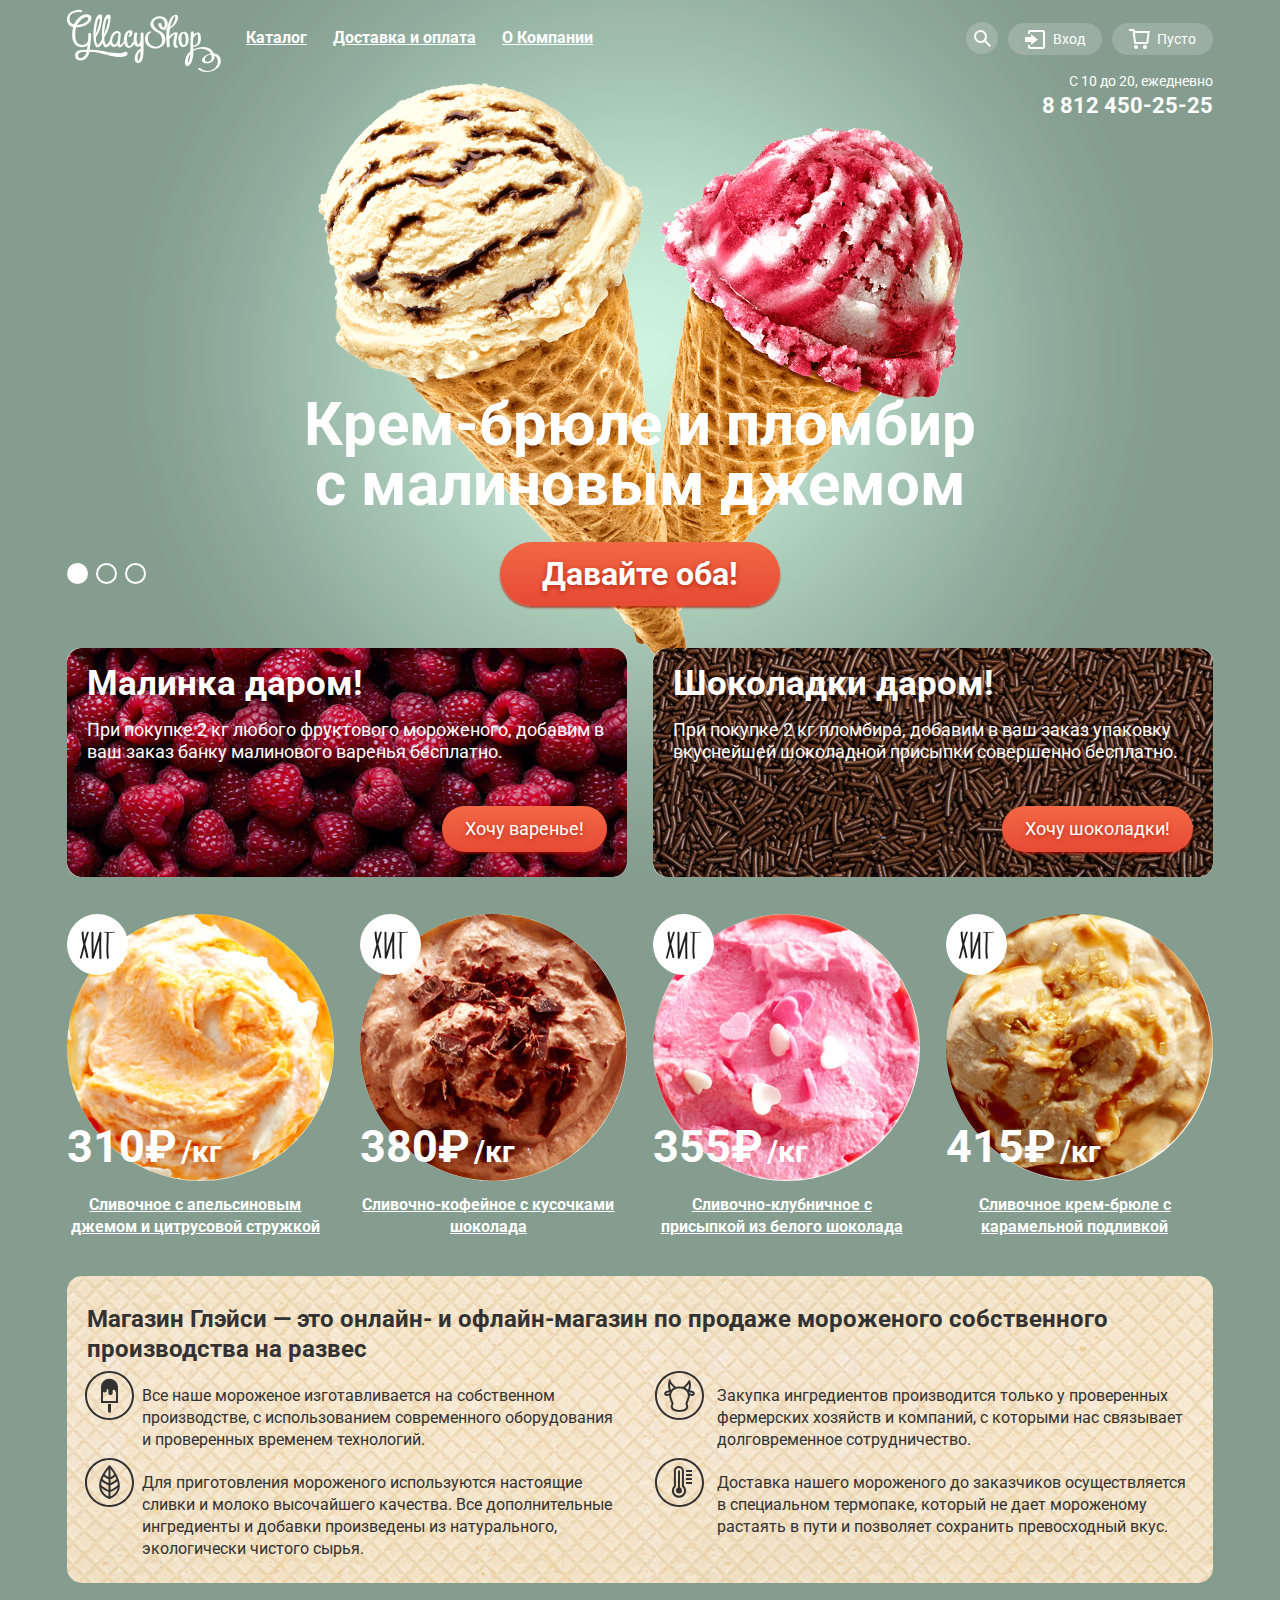
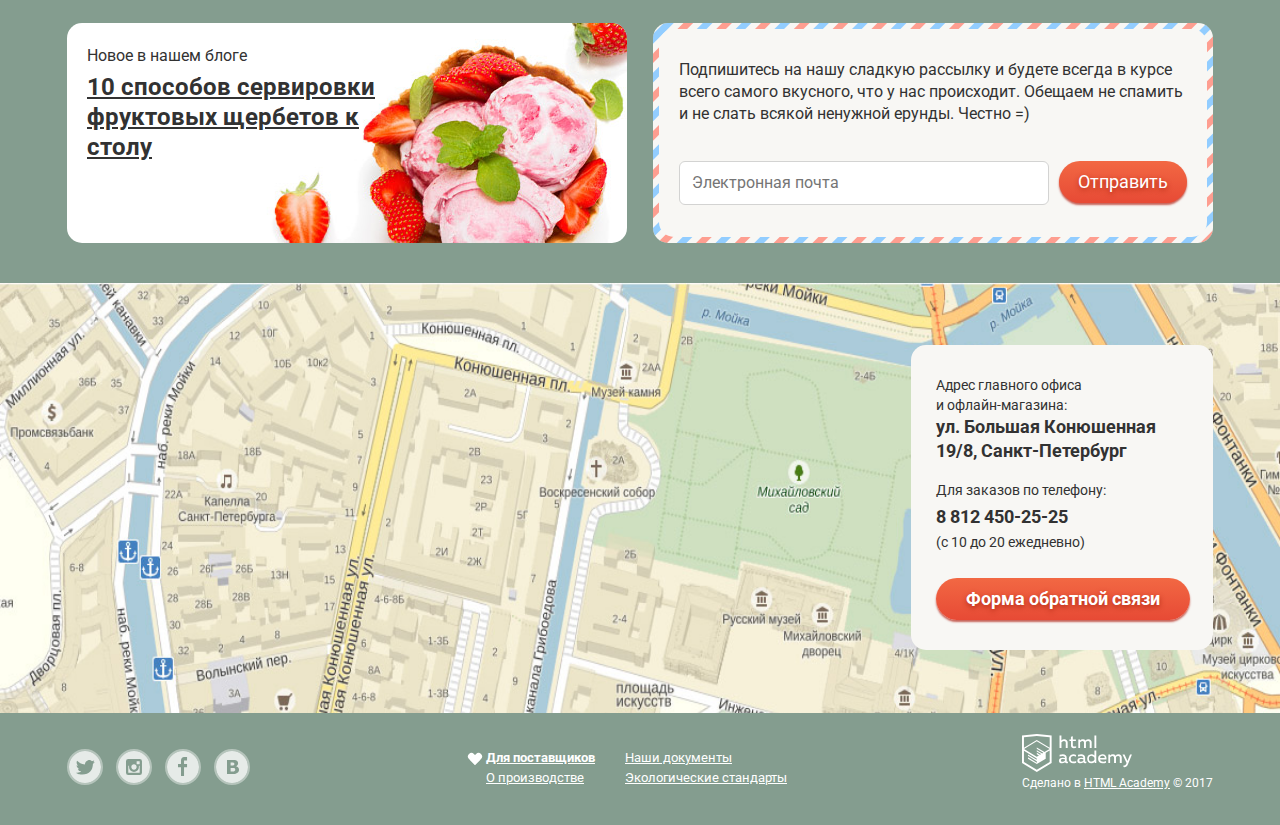
==== index.html @ d3f78d31 "Исправление отображения телефонного номера в Edge" ====
<!DOCTYPE html>
<html lang="ru">
	<head>
		<meta charset="utf-8">
		<meta name="format-detection" content="telephone=no"/>
		 
		<title>HTML Academy: Глейси</title>
		<link href="https://fonts.googleapis.com/css?family=Roboto:400,700&amp;subset=cyrillic" rel="stylesheet">
		<link href="css/normalize.css" rel="stylesheet">
		<link href="css/style.css" rel="stylesheet">
	</head>
	<body>
		<input class="visual-hidden" id="product-1" type="radio" name="toggle" checked>
		<input class="visual-hidden" id="product-2" type="radio" name="toggle">
		<input class="visual-hidden" id="product-3" type="radio" name="toggle">
		<div class="site-wrapper site-wrapper-index">
			<header class="main-header container">
				<nav class="main-navigation">
					<div class="navigation-container">
						<img class="main-logo" src="img/logo.svg" width="154" height="64" alt="Логотип магазина Глейси">
						<ul class="site-navigation">
							<li class="site-navigation-item site-navigation-item-catalog">
								<a class="site-navigation-catalog" href="#">Каталог</a>
								<ul class="site-navigation-sub">
									<li><a class="catalog-sub-news" href="#"><b>Новинки</b></a></li>
									<li><a href="catalog.html">Сливочное</a></li>
									<li><a href="#">Щербеты</a></li>
									<li><a href="#">Фруктовый лед</a></li>
									<li><a href="#">Мелорин</a></li>
								</ul>
							</li>
							<li class="site-navigation-item"><a href="#">Доставка и оплата</a></li>
							<li class="site-navigation-item"><a href="#">О Компании</a></li>
						</ul>
					</div>
					<div class="navigation-container user-menu">
						<div class="menu-search">
							<div class="sub-menu menu-search-sub">
								<form class="form form-search" action="https://echo.htmlacademy.ru" method="post">
									<label class="visual-hidden" for="main-search">Введите информацию для поиска</label>
									<input id="main-search" type="search" name="search" placeholder="Что ищем?">
									<button class="button button-search">Поиск</button>	
								</form>
							</div>
						</div>
						<div class="menu-login">
							<a class="menu-item menu-item-login" href="#">Вход</a>
							<div class="sub-menu menu-login-sub">
								<form class="form form-login" action="https://echo.htmlacademy.ru" method="post">
									<p>
										<label class="visual-hidden" for="login-email">Введите электронную почту</label>
										<input id="login-email" type="email" name="email" placeholder="Электронная почта">
									</p>
									<p>
										<label class="visual-hidden" for="login-password">Введите пароль</label>
										<input id="login-password" type="password" name="password" placeholder="Пароль">
									</p>
									<p class="login-link">
										<a href="#">Забыли пароль?</a>
										<a href="#">Новая регистрация</a>
									</p>
									<button class="button button-login" type="submit">Войти</button>
								</form>
							</div>
						</div>
						<div class="menu-cart">
							<a class="menu-item menu-item-cart" href="#">Пусто</a>
						</div>
					</div>
					
				</nav>
				<p class="main-contacts">
					С 10 до 20, ежедневно<br>
					<b>8 812 450-25-25</b>
				</p>
			</header>
			<main>
				<div class="container">
					<h1 class="visual-hidden">Магазин Глейси</h1>
					<section class="slider">
						<ul class="slider-toggle-list">
							<li>
								<label class=" slider-toggle-item" for="product-1">Первый слайд</label>
							</li>
							<li>
								<label class="  slider-toggle-item" for="product-2">Второй слайд</label>
							</li>
							<li>
								<label class="  slider-toggle-item" for="product-3">Третий слайд</label>		
							</li>
						</ul>
						<ul class="slider-list">
							<li class="slider-list-item-raspberry slider-list-item" id="slide-1">
								<h3>Крем-брюле и пломбир с малиновым джемом</h3>
								<a class="button button-slider" href="#">Давайте оба!</a>
							</li>
							<li class="slider-list-item-lemon slider-list-item" id="slide-2">
								<h3>Шоколадный пломбир и лимонный сорбет</h3>
								<a class="button button-slider" href="#">Давайте оба!</a>
							</li>
							<li class="slider-list-item-strawberry slider-list-item" id="slide-3">
								<h3>Пломбир с помадкой и клубничный щербет</h3>
								<a class="button button-slider" href="#">Давайте оба!</a>
							</li>
						</ul>
					</section>

					<section class="banners">
						<h2 class="visual-hidden">Акции</h2>
						<ul class="banners-list">
							<li class="banners-item banners-item-raspberry">
								<h3>Малинка даром!</h3>
								<p>При покупке 2 кг любого фруктового мороженого, добавим в ваш заказ банку малинового варенья бесплатно.</p>
								<a class="button" href="#">Хочу варенье!</a>
							</li>
							<li class="banners-item banners-item-choco">
								<h3>Шоколадки даром!</h3>
								<p>При покупке 2 кг пломбира, добавим в ваш заказ упаковку вкуснейшей шоколадной присыпки совершенно бесплатно.</p>
								<a class="button" href="#">Хочу шоколадки!</a>
							</li>
						</ul>
					</section>
					<section class="hits">
						<h2 class="visual-hidden">Хиты продаж</h2>
						<ul class="hits-list">
							<li class="hits-item">
								<h3>Сливочное с апельсиновым джемом и цитрусовой стружкой</h3>
								<div class="hits-item-price">
									<b>310₽</b>
									<span>/кг</span>
								</div>
								<img src="img/icecream-orange.jpg" width="267" height="267" alt="Фото сливочного мороженого с апельсиновым джемом и цитрусовой стружкой">
								<a class="button hits-item-button" href="#">Быстрый просмотр</a>
							</li>
							<li class="hits-item">
								<h3>Сливочно-кофейное с кусочками шоколада</h3>
								<div class="hits-item-price">
									<b>380₽</b>
									<span>/кг</span>
								</div>
								<img src="img/icecream-coffee.jpg" width="267" height="267" alt="Фото сливочно-кофейного мороженого с кусочками шоколада">
								<a class="button" href="#">Быстрый просмотр</a>
							</li>
							<li class="hits-item">
								<h3>Сливочно-клубничное с присыпкой из белого шоколада</h3>
								<div class="hits-item-price">
									<b>355₽</b>
									<span>/кг</span>
								</div>
								<img src="img/icecream-white.jpg" width="267" height="267" alt="Фото сливочно-клубничного мороженого с присыпкой из белого шоколада">
								<a class="button" href="#">Быстрый просмотр</a>
							</li>
							<li class="hits-item">
								<h3>Сливочное крем-брюле с карамельной подливкой</h3>
								<div class="hits-item-price">
									<b>415₽</b>
									<span>/кг</span>
								</div>
								<img src="img/icecream-brulee.jpg" width="267" height="267" alt="Фото сливочного мороженого крем-брюле с карамельной подливкой">
								<a class="button" href="#">Быстрый просмотр</a>
							</li>
						</ul>
					</section>
					<section class="features">
						<h2>Магазин Глэйси — это онлайн- и офлайн-магазин по продаже мороженого собственного производства на развес</h2>
						<ul class="features-list">
							<li class="features-item features-item-technology">
								<p>Все наше мороженое изготавливается на собственном производстве, с использованием современного оборудования и проверенных временем технологий.</p>
							</li>
							<li class="features-item features-item-contract">
								<p>Закупка ингредиентов  производится только у проверенных фермерских хозяйств и компаний, с которыми нас связывает долговременное сотрудничество.</p>
							</li>
							<li class="features-item features-item-ecology">
								<p>Для приготовления мороженого используются настоящие сливки и молоко высочайшего качества. Все дополнительные ингредиенты и добавки произведены из натурального, экологически чистого сырья.</p>
							</li>
							<li class="features-item features-item-thermo">
								<p>Доставка нашего мороженого до заказчиков осуществляется в специальном термопаке, который не дает мороженому растаять в пути и позволяет сохранить превосходный вкус.</p>
							</li>
						</ul>
					</section>
					<div class="row-container">
						<article class="blog-news row-container-item">
							<a class="blog-news-link" href="#"><h3>10 способов сервировки фруктовых щербетов к столу</h3></a>
							<p>Новое в нашем блоге</p>
						</article>
						<section class="subscribe  row-container-item">
							<div class="subscribe-front">
								<h2 class="visual-hidden">Подписка на рассылку</h2>
								<p>Подпишитесь на нашу сладкую рассылку и будете всегда в курсе всего самого вкусного, что у нас происходит. Обещаем не спамить и не слать всякой ненужной ерунды. Честно =)</p>
								<form class="form form-subscribe" action="https://echo.htmlacademy.ru" method="post">
									<p>
										<label class="visual-hidden" for="subscribe-email">Введите электронную почту</label>
										<input id="subscribe-email" type="email" name="email" placeholder="Электронная почта">
									</p>
								<button class="button subscribe-button" type="submit">Отправить</button>
								</form>
							</div>
						</section>
					</div>
				</div>
				<section class="contacts">
					<h2 class="visual-hidden">Как добраться</h2>
					<iframe src="https://yandex.ru/map-widget/v1/-/CBBNIFrGLB" width="1200" height="428"></iframe>
					<img class="map" src="img/map.jpg" width="1200" height="428" alt="Ул. Большая Конюшенная 19/8 Санкт Питербург">
					<div class="container contacts-container">	
						<div class="feedback">
							<p class="feedback-address">
								Адрес главного офиса<br>
								и офлайн-магазина:<br>
								<b>ул. Большая Конюшенная</b><br>
								<b>19/8, Санкт-Петербург</b>
							</p>
							<p class="feedback-phone">
								Для заказов по телефону:<br>
								<b>8 812 450-25-25</b><br>
								(с 10 до 20 ежедневно)
							</p>
							<a class="button feedback-button" href="#">Форма обратной связи</a>
						</div>
					</div>
				</section>
			</main>
			<footer class="main-footer container">
				<div class="footer-social">
					<ul>
						<li><a class="button-social button-social-tw" href="#"><span class="visual-hidden">Твиттер</span>
							<svg xmlns="http://www.w3.org/2000/svg" width="32" height="32" viewBox="0 0 32 32"><path fill="#ffffff" d="M16 0C7.164 0 0 7.164 0 16c0 8.837 7.164 16 16 16 8.837 0 16-7.163 16-16 0-8.836-7.163-16-16-16zm7.944 12.809c-.251 6.516-3.463 10.832-10.992 10.702h-.486c-.447 0-4.543-.443-5.344-1.823 2.479.19 4.247-.406 5.12-1.136-1.048-.289-2.923-.461-3.251-2.848.384.104.618.221 1.299.113-1.307-.824-2.758-1.519-2.679-3.643.311.317 1.164.518 1.46.457-.768-.233-2.149-3.244-.974-4.781 1.984 1.79 4.075 3.482 7.804 3.643.227-2.214 1.24-3.699 3.168-4.325 1.84-.479 3.255.26 3.901 1.138.737-.224 1.453-.466 2.193-.685-.004.833-.569 1.463-.935 1.709.747.165 1.423-.475 1.423-.475-.184.963-1.094 1.725-1.707 1.954z"/></svg>
						</a></li>
						<li><a class="button-social button-social-ig" href="#"><span class="visual-hidden">Инстаграм</span>
							<svg xmlns="http://www.w3.org/2000/svg" width="32" height="32" viewBox="0 0 32 32"><g fill="#ffffff"><path d="M20.916 16a4.938 4.938 0 1 1-9.877 0c0-.394.051-.773.138-1.14h-.897v6.838h11.396V14.86h-.897c.086.367.137.746.137 1.14z"/><path d="M15.978 18.659c1.466 0 2.659-1.193 2.659-2.659s-1.193-2.659-2.659-2.659c-1.466 0-2.659 1.193-2.659 2.659s1.192 2.659 2.659 2.659zM18.637 10.302h3.039v3.039h-3.039z"/><path d="M16 0C7.164 0 0 7.164 0 16c0 8.837 7.164 16 16 16 8.837 0 16-7.163 16-16 0-8.836-7.163-16-16-16zm7.955 21.698a2.285 2.285 0 0 1-2.279 2.279H10.279A2.285 2.285 0 0 1 8 21.698V10.302a2.286 2.286 0 0 1 2.279-2.279h11.396a2.286 2.286 0 0 1 2.279 2.279v11.396z"/></g></svg>
						</a></li>
						<li><a class="button-social button-social-fb" href="#"><span class="visual-hidden">Фейсбук</span>
							<svg xmlns="http://www.w3.org/2000/svg" width="32" height="32" viewBox="0 0 32 32"><path fill="#ffffff" d="M16 0C7.164 0 0 7.163 0 16s7.164 16 16 16c8.837 0 16-7.164 16-16S24.837 0 16 0zm4.062 9.455h-3.021v3.444h3.021v3.445h-3.021v8.61H14.02v-8.61H11v-3.445h3.021V9.455c0-1.902 1.353-3.445 3.021-3.445h3.021v3.445z"/></svg>
						</a></li>
						<li><a class="button-social button-social-vk" href="#"><span class="visual-hidden">Вконтакте</span>
							<svg xmlns="http://www.w3.org/2000/svg" width="32" height="32" viewBox="0 0 32 32"><g fill="#ffffff"><path d="M16.637 14.495c.402-.019.719-.082.951-.188.326-.145.54-.33.641-.559.101-.229.15-.496.15-.797 0-.232-.058-.465-.174-.697-.116-.232-.322-.405-.617-.517-.264-.1-.592-.155-.984-.165a76.242 76.242 0 0 0-1.652-.014h-.339v2.965h.565c.571 0 1.057-.009 1.459-.028zM18.118 17.084c-.282-.081-.672-.125-1.166-.132a127.97 127.97 0 0 0-1.55-.009h-.79v3.493h.264c1.014 0 1.74-.003 2.18-.009a3.2 3.2 0 0 0 1.212-.245c.377-.157.633-.364.774-.625s.214-.562.214-.9c0-.446-.088-.788-.261-1.03-.17-.241-.464-.423-.877-.543z"/><path d="M16 0C7.164 0 0 7.164 0 16c0 8.837 7.164 16 16 16 8.837 0 16-7.163 16-16 0-8.836-7.163-16-16-16zm6.602 20.531a3.73 3.73 0 0 1-1.124 1.327c-.552.415-1.161.71-1.823.886s-1.501.264-2.519.264h-6.121V8.987h5.443c1.13 0 1.957.038 2.48.113a5.126 5.126 0 0 1 1.561.5c.533.27.929.632 1.189 1.087.26.455.392.975.392 1.558 0 .678-.179 1.278-.536 1.795-.358.518-.863.92-1.517 1.208v.075c.917.182 1.642.559 2.179 1.13.537.571.807 1.325.807 2.261 0 .678-.138 1.283-.411 1.817z"/></g></svg>
						</a></li>
					</ul> 
				</div>
				<ul class="footer-link-list">
					<li class="footer-link-heart"><a class="footer-link-item" href="#"><b>Для поставщиков</b></a></li>
					<li><a class="footer-link-item" href="#">О производстве</a></li>
					<li><a class="footer-link-item" href="#">Наши документы</a></li>
					<li><a class="footer-link-item" href="#">Экологические стандарты</a></li>
				</ul>
				<div class="footer-copyright">
					<a class="footer-copyright-button" href="https://htmlacademy.ru/intensive/htmlcss"></a>
					<p>Сделано в <a href="https://htmlacademy.ru/intensive/htmlcss">HTML Academy</a> © 2017</p>
				</div>
			</footer>
			<section class="modal modal-feedback">
				<b>Мы обязательно вам ответим!</b>
				<form class="form form-feedback" action="https://echo.htmlacademy.ru" method="post">
					<p>
						<label class="visual-hidden" for="feedback-name">Введите имя</label>
						<input id="feedback-name" type="text" name="name" placeholder="Как вас зовут?">
					</p>
					<p>
						<label class="visual-hidden" for="feedback-email">Введите электронную почту</label>
						<input id="feedback-email" type="email" name="email" placeholder="Ваша почта для ответа?">
					</p>
					<p>
						<label class="visual-hidden" for="feedback-comment">Напишите ваш вопрос или предложение</label>
						<textarea id="feedback-comment" name="comment" placeholder="Напишите что-нибудь..."></textarea>
					</p>
					<button class="button" type="submit">Отправить</button>
				</form>
				<button class="modal-close" type="button">Закрыть</button>
			</section>
		</div>
		<script src="js/script.js"></script>
	</body>
</html>
---- css/style.css ----
body{
    margin: 0;
    padding: 0;

    min-width: 900px;

    font-family: 'Roboto', 'Arial', sans-serif;
    font-size: 16px;
    font-weight: 400;
    line-height: 22px;

    color: #ffffff;
}
a{
    text-decoration: none;
}
select::-ms-expand {
    display: none;
}
.site-wrapper{
	background-color: #849d8f;
    overflow: hidden;
    display: flex;
    flex-direction: column;

}
/*Затемнение фона при открытии моадльного окна*/
.site-wrapper-index{
    z-index: -100;
    transition: background-image 0.5s ease, background-color 0.5s ease;
    
    background-image: url('../img/slider-raspberry.png');
    background-repeat: no-repeat;
    background-position: top center;
}
.site-wrapper-dark::after{
    display: block;
    content: "";
    background: black;
    opacity: 0.3;
    width: 100%;
    height: 100%;
    position: fixed;
    top: 0;
    left: 0;
    z-index: 90;
}
.visual-hidden{
    clip: rect(0 0 0 0);

    position: absolute;

    width: 1px;
    height: 1px;
    margin: -1px;
}
.main-header{
    display: flex;
    flex-direction: column;
    align-items: flex-end;

    justify-content: center;
}
.main-navigation{
    display: flex;

    width: 100%;

    justify-content: space-between;
    align-items: flex-start;
}
.main-navigation a{
    color: #ffffff;
}
.navigation-container{
    display: flex;
}
.button{
    display: inline-block;

    padding: 0;
    padding-top: 11px;
    padding-right: 23px;
    padding-bottom: 11px;
    padding-left: 23px;

    font: inherit;
    font-size: 18px;
    line-height: 24px;
    font-weight: normal;

    text-align: center;
    vertical-align: middle;

    color: #ffffff;
    border: none;
    border-radius: 26px;
    background-image:    -moz-linear-gradient( 90deg, rgb(231,74,53) 0%, rgb(242,104,67) 100%);
    background-image: -webkit-linear-gradient( 90deg, rgb(231,74,53) 0%, rgb(242,104,67) 100%);
    background-image:     -ms-linear-gradient( 90deg, rgb(231,74,53) 0%, rgb(242,104,67) 100%);
    box-shadow: 0 2px 2px 0 rgba(172, 16, 0, 0.64);
    text-shadow: 0 2px 5px rgba(160, 32, 11, 0.76);

    cursor: pointer;
}
.button:hover{
    background: linear-gradient(to bottom, #f58669 0%, #ec6f5e 100%);
    box-shadow: 0 2px 2px rgba(172, 16, 0, 1);
}
.button:active{
    background: linear-gradient(to bottom, #d84732 0%, #e1613e 100%);
    box-shadow: inset 0 2px 2px rgba(172, 16, 0, 1);
}
.main-logo{
    display: block;
    margin-top: 9px;
}
.sub-menu{
    position: absolute;
    display: none;
    padding-left: 15px;
    padding-right: 15px;
    padding-top: 20px;
    padding-bottom: 20px;
    background-color: #f8f7f4;
    border-radius: 6px;
}
.sub-menu input{
    box-sizing: border-box;
    width: 100%;
    display: block;
    line-height: 24px;
}
.site-navigation{
    display: flex;

    margin-top: 20px;
    margin-bottom: 0px;
    padding: 0;
    padding-left: 12px;

    list-style: none;
}
.site-navigation-sub{
    margin: 0;
    padding: 0;
    z-index: 10;
    list-style: none;
}
.site-navigation-item > a{
    display: block;

    padding-top: 7px;
    padding-bottom: 7px;
    padding-left: 13px;
    padding-right: 13px;

    border-radius: 20px;
    font-weight: bold;

    text-decoration: underline;

    color: #ffffff;
}
.site-navigation-item .site-navigation-current{
    background-color: #d07058;
    text-decoration: none;
}
.site-navigation-item > a:hover{
    text-decoration: none;

    color: #333333;
    background-color: #f8f7f4;
}
.site-navigation-item > a:active{
    color: #333333;
    background-color: rgba(248, 247, 244, 0.988);
    box-shadow: inset 0px 2px 1px 0px rgba(105, 105, 105, 0.004);
}
.site-navigation-item-catalog{
    position: relative;
}
.site-navigation-sub{
    display: none;
    position: absolute; 
    min-width: 143px;
    border-radius: 6px;  
    
    background-color: #f8f7f4;
    left: -7px;
    top: 41px;
    
    border-radius: 5px;
    background-color: rgb(248, 247, 244);
    box-shadow: 0px 20px 20px 0px rgba(0, 0, 0, 0.4);

}
.site-navigation-sub a{
    display: block;
    padding-left: 20px;
    padding-top: 8px;
    padding-bottom: 8px;
    font-size: 14px;
    line-height: 16px;

    color: #323232;
}
.site-navigation-item-catalog:hover .site-navigation-sub{
    display: block;
}
.site-navigation-sub li:hover{
    background-color: #fbded7;
}
.site-navigation-sub li:active{
    background-color: #f6b5a5;
}
.site-navigation-sub li:last-child:hover{
    border-bottom-left-radius: 6px;
    border-bottom-right-radius: 6px;
}

.site-navigation-sub li:first-child:hover{
    border-top-left-radius: 6px;
    border-top-right-radius: 6px;
}

.catalog-sub-news{
    position: relative;
}
.catalog-sub-news::after{
    content: "";
    position: absolute;
    width: 88.8%;
    height: 1px;
    background-color: #d1d0ce;
    left: 5.6%;
    bottom: 0;
}
.menu-search{
    position: relative;
}
.menu-search::after{
    content: "";
    position: absolute;
    height: 32px;
    width: 32px;
    bottom: 18px;
    left: -32px;
    border-radius: 50%;
    background-color: rgba(248, 247, 244, 0.2);
    background-repeat: no-repeat;
    background-position: center center;
    background-image: url("../img/header-loupe-white.svg");
}
.user-menu a:hover,
.menu-search:hover::after{
    color: #323232;
    background-color: rgba(248, 247, 244, 1);
}
.menu-search:hover::after{
    background-image: url("../img/header-loupe-black.svg");
}
.form input,
.form textarea{
    padding-top: 9px;
    padding-bottom: 9px;
    padding-left: 15px;
    padding-right: 15px;
    color: #999999;

    border: 1px solid #d3d3d2;
    border-radius: 6px;
    background-color: #ffffff;
}
.form input:hover,
.form textarea:hover{
    border: 2px solid #9a9a9a;
    padding-top: 8px;
    padding-bottom: 8px;
    padding-left: 14px;
    padding-right: 14px;
}
.form input:focus,
.form textarea:focus{
    outline: none;
    border: 2px solid #8fbdec;
    padding-top: 8px;
    padding-bottom: 8px;
    padding-left: 14px;
    padding-right: 14px;
}
.menu-search-sub{
    right: 0px;
    top: 57px;
    min-width: 341px;
    z-index: 10;

    background-color: rgb(248, 247, 244);
    box-shadow: 0px 20px 20px 0px rgba(0, 0, 0, 0.4);
}
.menu-search:hover .menu-search-sub{
    display: inline-block;
}
.menu-search-sub .button-search{
    display: none;
}
.menu-cart,
.menu-login{
    display: flex;
    position: relative;
}
.menu-item::after{
    color: #323232;
    content: "";
    position: absolute;
    height: 32px;
    width: 32px;
    bottom: 17px;
    left: 21px;
    border-radius: 50%;
    background-repeat: no-repeat;
    background-position: center center;
}
.menu-item-login::after{
    background-image: url("../img/header-entrance-white.svg");
}
.menu-item-login:hover::after{
    background-image: url("../img/header-entrance-black.svg");
}
.menu-item-cart::after{
    background-image: url("../img/header-basket-white.svg");
}
.menu-item-cart:hover::after{
    background-image: url("../img/header-basket-black.svg");
}

.menu-login-sub{
    box-sizing: border-box;
    top: 60px;
    right: 0px;
    min-width: 277px;
    max-width: 280px;
    padding-left: 19px;
    padding-right: 19px;
    z-index: 10;
    
    border-radius: 6px;
    background-color: rgb(248, 247, 244);
    box-shadow: 0px 20px 20px 0px rgba(0, 0, 0, 0.4);
}
.menu-login-sub p{
    margin: 0;
}
.menu-login-sub input{
    margin-bottom: 20px;
}
.menu-login:hover .menu-login-sub{
    display: block;
    flex-wrap: wrap;
}
.form-login{
    display: flex;
    flex-wrap: wrap;
    justify-content: space-between;
    align-items: flex-start;
}
.form-login input{
    min-width: 240px;
}
.login-link{
    width: 125px;
    order: 2;
}
.login-link a{
    display: block;
}
.form-login .button-login{
    order: 1;
    min-width: 100px;
    margin-right: 15px;
    padding-top: 10px;
    padding-bottom: 10px;
}
.menu-item{
    font-size: 14px;
    line-height: 16px;
    margin-bottom: 17px;
    margin-right: 0;
    margin-left: 10px;
    margin-top: 23px;
    padding-top: 8px;
    padding-right: 17px;
    padding-left: 45px;
    padding-bottom: 8px;

    border-radius: 20px;
    background-color: rgba(248, 247, 244, 0.2);
}
.main-navigation .menu-item-cart-full{
    background-color: #f7f6f3;
    color: #323232;
}
.menu-item-cart-full::after,
.menu-item-cart-full:hover::after{
    background-image: url("../img/header-basket-red.svg");
}
.menu-cart{
    position: relative;
}
.menu-cart:hover .menu-cart-sub{
    display: flex;
}
.menu-cart-sub{
    display: none;
    box-sizing: border-box;

    flex-direction: column;

    position: absolute;
    top: 60px;
    right: 0px;

    min-width: 540px;
    padding: 15px;
    padding-bottom: 20px;

    color: #323232;
    border-radius: 7px;
    background-color: #f8f7f4;

    align-items: flex-end;

    z-index: 20;

    border-radius: 5px;
    background-color: rgb(248, 247, 244);
    box-shadow: 0px 20px 20px 0px rgba(0, 0, 0, 0.4);
}
.menu-cart-sub .button{
    padding-left: 15px;
    padding-right: 15px;
}
.menu-cart-sub .button:hover,
.menu-cart-sub .button:active{
    color: #ffffff;
}

.cart-table{
    margin-bottom: 13px;
    align-self: flex-start;
    position: relative;
    font-size: 13px;
    line-height: 16px;

    color: #323232;
}
.cart-table::before{
    content: "";
    position: absolute;
    box-sizing: border-box;
    width: 102.5%;
    height: 1px;
    background-color: #cacac7;
    bottom: 0px;
}
.cart-table td{
    padding-top: 10px;
}
.cart-table-item{
    display: flex;
    justify-content: flex-start;
    margin-bottom: 17px;
}
.cart-table .cart-table-item-del{

    padding: 0;
    padding-right: 15px;
    padding-top: 4px;
    padding-bottom: 10px;
    width: 11px;
    height: 11px;
}
.cart-table-item-del .table-close{
    padding: 0;
    margin-left: 1px;
    width: 11px;
    height: 11px;
    font-size: 0;
    background-image: url("../img/table-close.png");
    background-color: transparent;
    background-repeat: no-repeat;
    background-position: center center;
    border: none;
}
.cart-table-item .cart-table-item-image{
    padding: 0;
    padding-right: 11px;
    background-size: 33px 33px;
    background-repeat: no-repeat;
    width: 33px;
    height: 33px;
    
}
.cart-table-item-image img{
    border-radius: 50%;
}
.cart-table-item-text{
    width: 220px;
    padding-right: 25px;
}
.cart-table-item-text a{
    color: #323232;
}
.cart-table-item-text a:hover,
.cart-table-item-text a:active{
    color: #e84d37;
}
.menu-cart-sub b{
    font-size: 15px;
    line-height: 18px;
}
.cart-totals{
    margin-bottom: 13px;
}
.cart-table-item-unit{
    padding-right: 25px;
    color: #999999;
}
.login-link a{
    font-size: 13px;
    line-height: 24px;

    text-decoration: underline;

    color: #323232;
}
.login-link a:hover,
.login-link a:active{
    color: #e84d37;
}
.main-contacts{
    font-size: 14px;
    line-height: 16px;
    margin: 0;
    color: #ffffff;
    text-align: right;
}
.main-contacts b{
    font-size: 22px;
    line-height: 24px;

    color: #ffffff;
    margin-top: 5px;
    display: block;
}
.title-container{
    display: flex;
    flex-direction: column-reverse;
}
.bredcrumbs{
    display: flex;
    margin-bottom: 2px;
    margin-top: -20px;

    padding: 0;

    font-size: 14px;
    line-height: 16px;

    list-style: none;
}
.bredcrumbs a{
    text-decoration: underline;
    position: relative;
    color: #ffffff;
    padding-right: 20px;
}
.bredcrumbs a::before{
    content: "»";
    position: absolute;
    right: 5px;
    top: 0;
}
.bredcrumbs a:hover,
.bredcrumbs a:active{
    color: #ffbc9e;
}
.page-title{
    margin-top: 0;
    margin-bottom: 50px;
    font-size: 35px;
    line-height: 41px;
}
.form-filters{
    display: flex;
    min-width: 870px;
    flex-wrap: wrap;
    align-items: flex-start;
}
.form-filters ul{
    list-style: none;
}
.form-filters legend{
    position: absolute;
    top: -22px;
    left: 15px;

    font-size: 14px;
    line-height: 16px;
}
.form-filters input{
    font-size: 16px;
    font-weight: 18px;
}
.form-filters select{
    color: #ffffff;
    border: none;
    background: none;
}
.form-filters select:hover,
.form-filters select:focus{
    color: #323232;
}
.form-filters option{
    color: #323232;
}
.filters-item{
    position: relative;

    margin: 0;
    margin-right: 16px;
    margin-bottom: 38px;
    padding: 8px;
    padding-left: 12px;
    padding-right: 12px; 


    border: none;
    border-radius: 36px;
    background-color: rgba(255, 255, 255, 0.2);
}
.filters-item-sort{
    position: relative;
    padding-right: 34px;
    padding-left: 13px;
}
.filters-item-sort::before{
    content: "";
    position: absolute;
    top: 15px;
    right: 15px;
    border: 5.5px solid #ffffff;
    
    border-bottom-width: 0;
    border-left-color: transparent;
    border-right-color: transparent;
    border-top-width: 10px;
}
.filters-item-sort:hover::before{
    border: 5.5px solid #323232;
    
    border-bottom-width: 0;
    border-left-color: transparent;
    border-right-color: transparent;
    border-top-width: 10px;
}
.filters-item-sort:active::before{
    top: 18px;
    border: 4.5px solid #323232;
    
    border-bottom-width: 0;
    border-left-color: transparent;
    border-right-color: transparent;
    border-top-width: 5px;
}
.filters-item-sort:focus-within{
    background-color: #ffffff;
}
.filters-item-sort:focus-within::before{
    top: 18px;
    border: 4.5px solid #323232;
    
    border-bottom-width: 0;
    border-left-color: transparent;
    border-right-color: transparent;
    border-top-width: 5px;
}
.filters-item-sort select{
    -webkit-appearance: none;
       -moz-appearance: none;
            appearance: none;
}
.filters-item-price-scale{
    position: relative;
}
.scale{
    height: 4px;
    width: 176px;
    background-color: #d1dad3;
    margin: auto;
    margin-top: 8px;
    
}
.scale .bar{
    height: 4px;
    width: 98px;
    background-color: #f8f7f4;
    margin-left: 23px;
    
}
.filters-item-price{
    width: 195px;
    height: 22px;
}
.filters-item-price-toggle{
    position: absolute;
    border: 8px solid #f8f7f4;
    border-radius: 50%;
    background-color: #ababab;
    height: 4px;
    width: 4px;
    top: 9px;
    cursor: pointer;
}
.filters-item-price-toggle:hover{
    top: 8px;
    height: 5px;
    width: 5px;
}
.filters-item-price-toggle-min{
    left: 35px;
}
.filters-item-price-toggle-max{
    left: 133px;
}
.richness-list{
    display: flex;

    margin: 0;
    padding: 0;
}
.richness-list li{
    position: relative;
    padding-left: 30px;
    margin-right: 20px;
}
.richness-list li:last-child{
    margin-right: 5px;
}
.richness-list label::before{
    position: absolute;
    content: "";
    height: 22px;
    width: 22px;
    background-repeat: no-repeat;
    background-image: url("../img/radio-off.svg");
    background-size: cover;
    left: 0;
    top: 0;
}
.richness-list label:hover::before{
    background-image: url("../img/radio-off-hover.svg");
}
.richness-list-input:checked + label::before{
    background-image: url("../img/radio-on.svg");
}
.richness-list-input:checked:hover + label::before{
    background-image: url("../img/radio-on-hover.svg");
}
.richness-list-input:disabled + label::before{
    background-image: url("../img/radio-off-blocked.svg");
}
.richness-list-input:checked:disabled + label::before{
    background-image: url("../img/radio-on-blocked.svg");
}
.filters-item-fillers{
    padding-top: 6px;
}
.fillers-list{
    display: flex;

    margin: 0;
    padding: 0;
}

.fillers-list li{
    padding-left: 32px;
    margin-right: 23px;
    position: relative;
}
.fillers-list li:last-child{
    margin-right: 7px;
}
.fillers-list label::before{
    position: absolute;
    content: "";
    height: 20px;
    width: 20px;
    background-repeat: no-repeat;
    background-image: url("../img/checkbox-off.svg");
    background-size: cover;
    left: 2px;
    top: 1px;
}
.fillers-list label:hover::before{
    background-image: url("../img/checkbox-off-hover.svg");
}
.fillers-list-input:checked + label::before{
    background-image: url("../img/checkbox-on.svg");
    width: 22px;
}
.fillers-list-input:checked:hover + label::before{
    background-image: url("../img/checkbox-on-hover.svg");
    width: 22px;
}
.fillers-list-input:disabled + label::before{
    background-image: url("../img/checkbox-off-blocked.svg");
}
.fillers-list-input:checked:disabled + label::before{
    background-image: url("../img/checkbox-on-blocked.svg");
    width: 22px;
}
.button-filters{
    line-height: 18px;
    font-size: 16px;
    padding: 26px;
    padding-top: 6px;
    padding-bottom: 8px;

    border: 2px solid #ffffff;
    border-radius: 36px;
    background-color: #a6b7ae;
    background-image: none;
    box-shadow: none;
    text-shadow: none;
}
.button-filters:hover{
    color: #323232;
    background-color: #fbfcfb;
    background-image: none;
    box-shadow: none;
    text-shadow: none;
}
.button-filters:active{
    color: #323232;
    background-color: rgb(237, 237, 237);
    background-image: none;
    box-shadow: none;
    box-shadow: inset 0 2px 1px 0 rgba(105, 105, 105, 0.004);
    text-shadow: none;
}
.slider{
    margin-bottom: 42px;
    position: relative;
    padding-top: 277px;
}
.slider h3{
    width: 690px;
    margin-bottom: 25px;

    font-size: 60px;
    font-weight: normal;
    font-weight: bold;
    line-height: 60px;

    text-align: center;

    color: #ffffff;
}
.slider-list{
    margin: 0;
    padding: 0;
}
.slider-list-item,
.slider-toggle-list li{
    list-style: none;
}
.slider-list-item{
    
    text-align: center;
}
.slider-list-item h3{
    margin: 0 auto;
    margin-bottom: 27px;
}
.slider-list .slider-list-item{
    display: none;
}
.button-slider{
    padding-left: 42px;
    padding-right: 42px;
    padding-top: 10px;
    padding-bottom: 10px;

    font-size: 32px;
    font-weight: bold;
    line-height: 44px;

    border-radius: 32px;
}
.slider-toggle-list{
    position: absolute;
    display: flex;
    top: 445px;
    left: -40px;
    font-size: 0;

    z-index: 20;
}
.slider-toggle-list label{
    display: inline-block;
    width: 17px;
    height: 17px;
    margin-right: 8px;

    vertical-align: top;

    background-color: transparent;
    border: 2px solid #ffffff;
    border-radius: 50%;
    cursor: pointer;
}
#product-1:checked ~ .site-wrapper-index {
    background-color: #849d8f;
    background-image: url("../img/slider-raspberry.png");
}

#product-2:checked ~ .site-wrapper-index {
    background-color: #8996a6;
    background-image: url("../img/slider-lemon.png");
}

#product-3:checked ~ .site-wrapper-index {
    background-color: #9d8b84;
    background-image: url("../img/slider-strawberry.png");
}
#product-1:checked ~ .site-wrapper #slide-1,
#product-2:checked ~ .site-wrapper #slide-2,
#product-3:checked ~ .site-wrapper #slide-3{
    display: block;
}
#product-1:checked ~ .site-wrapper label[for="product-1"],
#product-2:checked ~ .site-wrapper label[for="product-2"],
#product-3:checked ~ .site-wrapper label[for="product-3"] {
    background-color: #ffffff;
}
.banners{
    display: flex;

    margin: 0 auto;
    margin-bottom: 37px;

    justify-content: center;
}
.banners-list{
    display: flex;

    width: 100%;
    margin: 0;
    padding: 0;

    justify-content: space-between;
}
.banners-item{
    display: flex;
    flex-direction: column;

    box-sizing: border-box;
    width: 48.85%;
    min-height: 229px;
    padding: 20px;
    padding-top: 15px;
    padding-bottom: 25px;

    list-style: none;

    border-radius: 14px;

    align-items: flex-start;
}
.banners-item .button{
    margin-top: auto;
    margin-left: auto;
}

.banners-item-raspberry{
    background-color: #570a17;
    background-image: url('../img/banners-raspberry.jpg');
    background-repeat: no-repeat;
}
.banners-item-choco{
    background-color: #3e2418;
    background-image: url('../img/banners-choco.jpg');
    background-repeat: no-repeat;
}
.banners p{
    width: 100%;
    margin: 0;
    padding-right: 5px;
    font-size: 18px;
    line-height: 22px;
}
.banners h3{
    margin: 0;
    margin-bottom: 15px;

    font-size: 35px;
    line-height: 41px;
}
.container{
    min-width: calc(900px - 20px*2);
    max-width: calc(1200px - 27px*2);
    margin: 0 auto;
    box-sizing: border-box;
    width: calc(100vw - 5.5%);
}
.catalog-list{
    display: flex;

    margin: 0;
    padding: 0;

    flex-wrap: wrap;
    justify-content: space-between;

    width: 100%;
}
.hits-list{
    display: flex;

    padding: 0;
    margin: 0;


    justify-content: space-between;
}
.hits-item{
    display: flex;
    flex-direction: column;
    position: relative;
    box-sizing: border-box;
    width: 23.29%;
    min-width: 200px;
    min-height: 300px;

    list-style: none;

    flex-wrap: wrap;
    justify-content: flex-start;
    margin-bottom: 23px;
}
.hits-list .hits-item::after{
    content: "";
    width: 61px;
    height: 61px;
    position: absolute;
    background-image: url("../img/hit.svg");
    z-index: 4;
    top: 0;
    left: 0;
}
.hits-item h3{
    font-size: 16px;
    margin-top: 0px;
    margin-bottom: 15px;
    margin-right: 10px;

    text-align: center;
    text-decoration: underline;

    order: 2;
}
.hits-item b{
    font-size: 45px;
    line-height: 45px;
}
.hits-item span{
    font-size: 30px;
    font-weight: bold;
    line-height: 45px;
}
.hits-item-price{
    z-index: 2;

    margin-top: -57px;
    margin-bottom: 20px;
}
.hits-item img{
    z-index: 1;

    width: 100%;
    height: auto;

    border-radius: 50%;

    order: -1;
}
.hits-item .button{
    font-weight: bold;
    display: none;
    width: 196px;
    height: 44px;
    padding-left: 0;
    padding-right: 0;
    order: 3;
}
.hits-item:hover{
    margin-bottom: -46px;
}
.hits-item:hover::before{
    content: "";
    position: absolute;
    background-color: rgba(255, 255, 255, 0.2);
    border-radius: 5px;
    height: 106.5%;
    width: 109.73%;
    top: -10px;
    left: -12px;
    z-index: 3;
}
.hits-item:hover .button{
    content: "";
    position: absolute;
    display: inline-block;
    box-sizing: border-box;
    bottom: 17px;
    left: 50%;
    margin-left: -100px;
    min-width: 193px;
    width: 68.25%;

    z-index: 5;
}
.features{
    box-sizing: border-box;
    margin-bottom: 40px;
    padding-left: 20px;
    padding-top: 28px;
    padding-right: 20px;
    padding-bottom: 23px;

    color: #323232;
    border-radius: 15px;
    background-color: #e3dac3;
    background-image: url('../img/features-pattern.jpg');
}
.features h2{
    margin: 0;

    font-size: 24px;
    line-height: 30px;
}
.features-list{
    display: flex;

    margin: 0;
    padding: 0;

    font-size: 0;

    list-style: none;

    flex-wrap: wrap;
    justify-content: space-between;
}
.features-item{
    position: relative;

    box-sizing: border-box;
    width: 48.5%;
    margin-top: 21px;
    padding-left: 55px;
}
.features-item:nth-child(2n){
    padding-left: 60px;
}
.features-item p{
    margin: 0;

    font-size: 16px;
}

.features-item::before{
    position: absolute;
    top: -14px;
    left: -2px;

    width: 49px;
    height: 49px;

    content: ' ';
}
.features-item-technology::before{
    background-image: url('../img/features-icecream.svg');
}
.features-item-contract::before{
    background-image: url('../img/features-cow.svg');
}
.features-item-ecology::before{
    background-image: url('../img/features-eco.svg');
}
.features-item-thermo::before{
    background-image: url('../img/features-thermometer.svg');
}
.row-container{
    display: flex;
    flex-wrap: wrap;

    justify-content: space-between;
}
.row-container-item{
    box-sizing: border-box;
    width: 48.85%;
    min-height: 220px;
    padding: 20px;
    margin-bottom: 40px;
}
.blog-news{
    display: flex;
    flex-direction: column;
    align-items: flex-start;

    padding-top: 22px;

    border-radius: 15px;
    background-color: #ffffff;
    background-image: url('../img/blog-sherbet.jpg');
    background-repeat: no-repeat;
    background-position: center right; 
    background-size: auto 100%;
}
.blog-news p{
    margin: 0;
    margin-bottom: 5px;
    color: #323232;

    order: -1;
}
.blog-news h3{
    display: inline;

    width: 300px;

    font-size: 24px;
    line-height: 30px;

    text-decoration: underline;

    color: #323232;
    background-color: rgba(255, 255, 255, 0.8);
}
.blog-news-link{
    width: 290px;
}
.subscribe{
    padding: 6px;

    color: #323232;
    border-radius: 15px;
    background-color: #f8f7f4;
    background-image: url('../img/subscribe-border.svg');
}
.subscribe-front{
    box-sizing: border-box;
    height: 100%;
    padding: 20px;
    padding-top: 30px;
    padding-bottom: 32px;

    border-radius: 15px;
    background-color: #f8f7f4;
    display: flex;
    flex-direction: column;
    justify-content: space-between;
}
.subscribe-front > p{
    margin: 0;

}
.form-subscribe{
    display: flex;

    justify-content: space-between;
    align-items: flex-start;

}
.form-subscribe p{
    width: 100%;
    margin: 0;
    margin-right: 10px;
}
.form-subscribe .button{
    padding-top: 9px;
    padding-bottom: 9px;
    padding-right: 19px;
    padding-left: 19px;
}
.subscribe input{
    padding: 15px;

    font-size: 16px;
    line-height: 24px;

    color: #999999;
    border: 1px solid #d3d3d2;
    border-radius: 6px;
    background-color: #ffffff;
}
.form-subscribe input{
    box-sizing: border-box;
    width: 100%;
    padding: 9px;
    padding-left: 12px;
}
.form-subscribe input:hover{
    padding-left: 11px;
}
.modal-feedback textarea{
    resize: none;
}
.contacts{
    overflow: hidden;

    font-size: 14px;
    line-height: 20px;
    position: relative;
    color: #323232;
}
.contacts iframe{
    position: absolute;
    z-index: 2;
    border: none;
    width: 100%;
}
.contacts b{
    font-size: 18px;
    line-height: 24px;
}
.contacts-container{
    display: flex;

    min-height: 430px;

    justify-content: flex-end;
    align-items: flex-start;

}
.map{
    position: absolute;
    top: 0;
    left: 0;
    z-index: 1;
    min-width: 900px;
    min-height: 430px;
    height: 41vw;
    width: 100%;

    margin: 0;
}
.feedback{
    z-index: 2;
    box-sizing: border-box;
    padding-left: 25px;
    padding-right: 25px;
    padding-top: 30px;
    padding-bottom: 30px;
    min-height: 71%;
    min-width: 302px;

    border-radius: 15px;
    background-color: #f8f7f4;

    margin-top: 62px;
}
.feedback p{
    margin-top: 0;
}
.feedback-address{
    margin-bottom: 17px;
}
.feedback-phone{
    margin-bottom: 26px;
}
.feedback-phone b{
    display: inline-block;
    padding-top: 5px;
    padding-bottom: 3px;
    color: #323232;
}
.feedback .button{ 
    font-weight: bold;
    width: 82.5%;
    padding-top: 9px;
    padding-bottom: 9px;
}
.pagination-list{
    display: flex;

    list-style: none;

    color: #ffffff;

    justify-content: space-between;
    margin-top: 45px;
    margin-bottom: 22px;
    margin-left: 82.6%;
    padding-left: 0;

}
.pagination-item a{
    box-sizing: border-box;
    padding-top: 2px;
    color: #ffffff;
    display: inline-block;
    height: 25px;
    width: 25px;
    border-radius: 50%;
    text-align: center;
    margin-right: 4px;
}
.pagination-item:first-child{
    margin-right: 5px;
}
.pagination-item:last-child{
    margin-left: 5px;
}
.pagination-item a:hover{
    background-color: rgba(255, 255, 255, 0.2);
}
.pagination-item a:active{
    color: #323223;
    background-color: rgba(255, 255, 255, 1);
}
.pagination-item-current a:hover{
    background-color: #ffffff;
}
.pagination-item-current a{
    color: #323232;
    background-color: #f8f7f4;
}
.pagination-arrow-back{
    background-image: url("../img/pagination-arrow-on.png");
    transform: scale(-1, 1);
    background-repeat: no-repeat;
    background-position: 55% 38%;
}
.pagination-arrow-next{
    background-image: url("../img/pagination-arrow-on.png");
    background-repeat: no-repeat;
    background-position: 55% 38%;
}
.pagination-arrow-off{
    background-image: url("../img/pagination-arrow-off.png");
}
.pagination-arrow-off a:hover{
    background-color: transparent;
}

.main-footer{
    position: relative;
    font-size: 13px;
    line-height: 18px;

    color: #ffffff;
    display: flex;

    justify-content: space-between;
    padding-top: 36px;
    padding-bottom: 26px;
}
.main-footer-dash::after{
    position: absolute;
    content: "";
    display: block;
    width: 100%;
    height: 1px;
    background-color: #a9bbb1;
    top: 0px;
    left: 0px;
}
.main-footer a{
    text-decoration: underline;

    color: #ffffff;
}
.main-footer a:hover,
.main-footer a:active{
    color: #ffbc9e;
}
.footer-social{
    font-size: 0;
}
.footer-social ul{
    display: flex;

    margin: 0;
    padding: 0;

    list-style: none;
}
.footer-social li{
    margin-right: 13px;
    opacity: 0.8;
}
.button-social{
    display: inline-block;
    width: 32px;
    height: 32px;

    border-width: 2px;
    border-style: solid;
    border-radius: 50%;
    border-color: rgba(255, 255, 255, 0.5);
}
.button-social:hover path{
    fill: #ffffff;
    border: 2px solid #dae2de;
}
.button-social:active path{
    fill: #e9e9e9;
    border: 2px solid #dae2de;
}
.footer-link-list{
    display: flex;
    flex-direction: column;
    margin: 0;

    width: 320px;
    height: 50px;
    padding: 0;
    padding-left: 7px;

    list-style: none;

    flex-wrap: wrap;
}
.footer-link-list li{
    margin-right: 30px;
    padding-bottom: 2px;
}
.footer-link-heart{
    margin-left: -15px;
    padding-left: 15px;
    position: relative;
}
.footer-link-heart:before,
.footer-link-heart:after {
    position: absolute;
    content: "";
    left: 4px;
    top: 4px;
    width: 7px;
    height: 12px;
    background: #fff;
    -moz-border-radius: 5px 5px 0 0;
    border-radius: 5px 5px 0 0;
    -webkit-transform: rotate(-45deg);
       -moz-transform: rotate(-45deg);
        -ms-transform: rotate(-45deg);
         -o-transform: rotate(-45deg);
            transform: rotate(-45deg);
    -webkit-transform-origin: 0 100%;
       -moz-transform-origin: 0 100%;
        -ms-transform-origin: 0 100%;
         -o-transform-origin: 0 100%;
            transform-origin: 0 100%;
}
.footer-link-heart:after {
    left: -3px;
    -webkit-transform: rotate(45deg);
       -moz-transform: rotate(45deg);
        -ms-transform: rotate(45deg);
         -o-transform: rotate(45deg);
            transform: rotate(45deg);
    -webkit-transform-origin: 100% 100%;
       -moz-transform-origin: 100% 100%;
        -ms-transform-origin: 100% 100%;
         -o-transform-origin: 100% 100%;
            transform-origin :100% 100%;
}

.footer-copyright{
    font-size: 12px;
    position: relative;
    margin-top: 25px;
}
.footer-copyright-button::after{
    content: "";
    position: absolute;
    top: -40px;
    height: 40px;
    width: 110px;
    background-image: url("../img/logo-htmlacademy.svg");
    background-repeat: no-repeat;
}
.footer-copyright p{
    margin: 0;
}

@keyframes bounce {
  0% {
    transform: translate(0, -2000px);
  }

  70% {
    transform: translate(0, -40%);
  }

  90% {
    transform: translate(0, -55%);
  }

  100% {
    transform: translate(0, -50%);
  }
}
@keyframes shake {
  0%,
  100% {
    transform: translate(0, -50%);
  }

  10%,
  30%,
  50%,
  70%,
  90% {
    transform: translate(-10px, -50%);
  }

  20%,
  40%,
  60%,
  80% {
    transform: translate(10px, -50%);
  }
}

.modal{
    position: fixed;
    left: 50%;
    top: 50%;
    transform: translate(0, -50%);
   
    padding-right: 25px;
    padding-left: 25px;
    padding-bottom: 27px;
    padding-top: 18px;
    border-radius: 9px;
}
.modal-feedback{
    /*Включает модальное окно*/
    display: none;
    width: 427px;
    min-height: 397px;
    margin-left: -233px;
    color: #323232;
    background-color: #f8f7f4;
    z-index: 100;
}
.modal-feedback b{
    display: block;
    font-size: 24px;
    line-height: 28px;
    margin-bottom: 20px;
}
.modal-feedback input{
    box-sizing: border-box;
    width: 55.97%;
    font-size: 16px;
    line-height: 24px;
    padding-top: 9px;
    padding-bottom: 9px;
}
.modal-feedback textarea{
    box-sizing: border-box;
    width: 100%;
    min-height: 155px;
}
.modal-feedback .button{
    padding-top: 10px;
    padding-bottom: 10px;
    margin-left: 290px;
}
.modal-close{
    position: absolute;
    top: 15px;
    right: 15px;
    width: 18px;
    height: 18px;
    font-size: 0;
    border: 0;
    cursor: pointer;
    background-color: transparent;
}
.modal-close::before,
.modal-close::after {
    content: "";
    
    position: absolute;
    right: -1px;

    width: 19px;
    height: 1px;
    background-color: #231f20;
}
.modal-close::before {
    transform: rotate(45deg);
}
.modal-close::after {   
    transform: rotate(-45deg);
}
.modal-show{
    display: block;

    animation: bounce 0.6s;
}
.modal-error {
    animation: shake 0.6s;
}
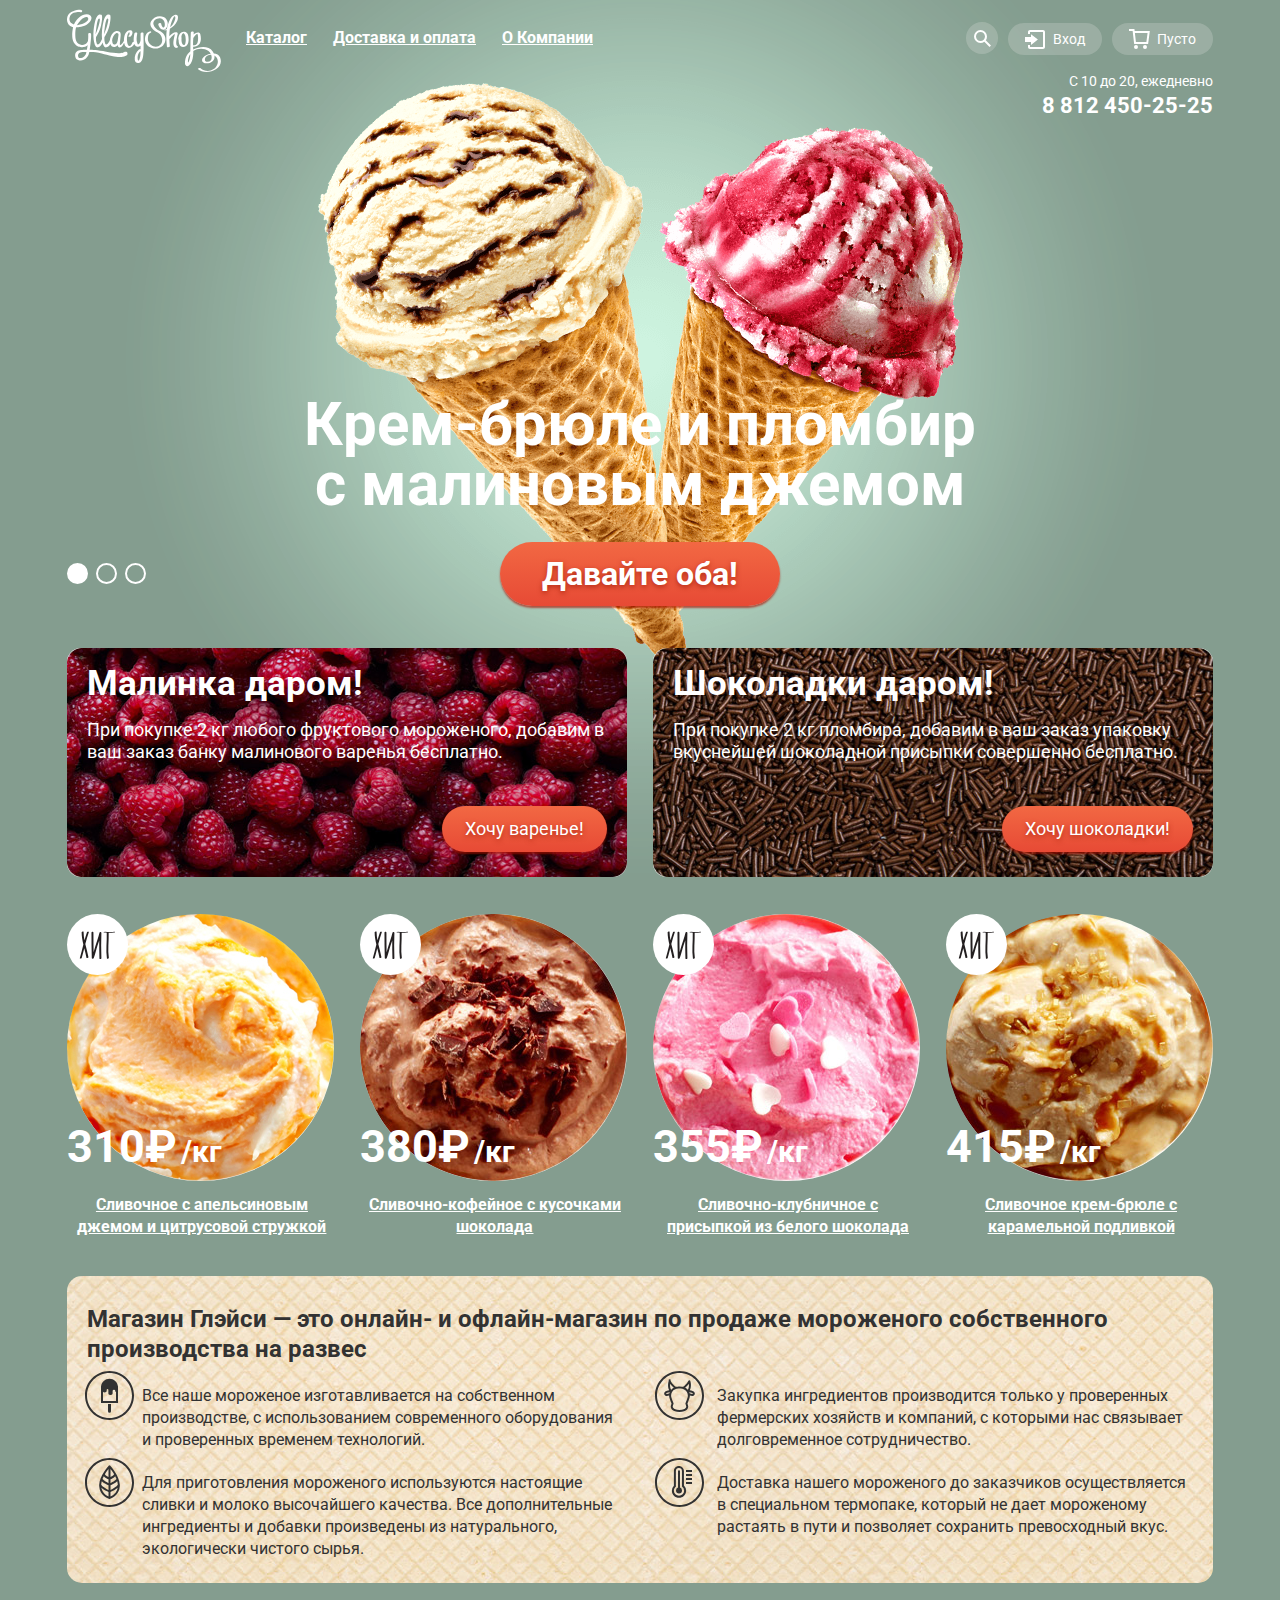
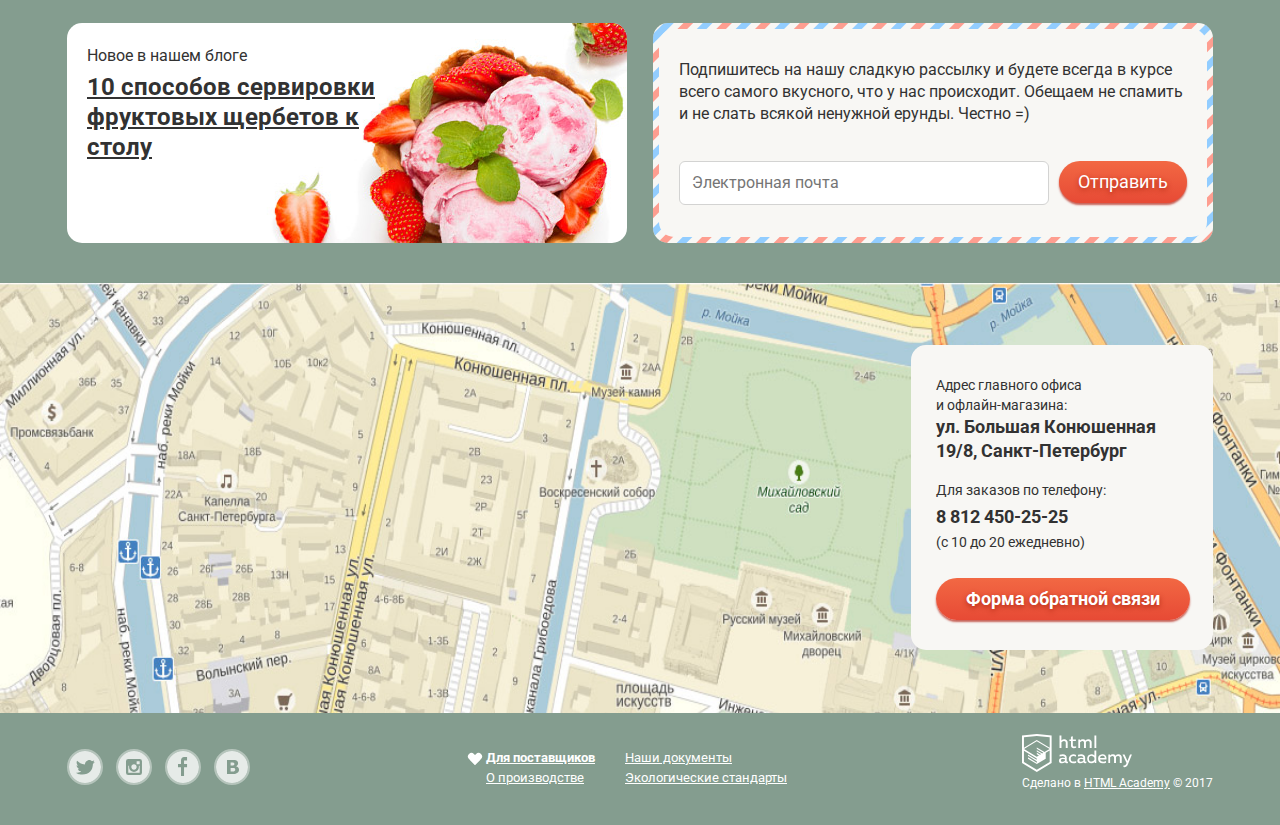
==== commit ddfb9ba2: "Выполнение критериев Б4, Б13, Д8, Д9." ====
--- a/index.html
+++ b/index.html
@@ -3,7 +3,7 @@
 	<head>
 		<meta charset="utf-8">
 		<meta name="format-detection" content="telephone=no"/>
-		 
+
 		<title>HTML Academy: Глейси</title>
 		<link href="https://fonts.googleapis.com/css?family=Roboto:400,700&amp;subset=cyrillic" rel="stylesheet">
 		<link href="css/normalize.css" rel="stylesheet">
@@ -39,7 +39,7 @@
 								<form class="form form-search" action="https://echo.htmlacademy.ru" method="post">
 									<label class="visual-hidden" for="main-search">Введите информацию для поиска</label>
 									<input id="main-search" type="search" name="search" placeholder="Что ищем?">
-									<button class="button button-search">Поиск</button>	
+									<button class="button button-search">Поиск</button>
 								</form>
 							</div>
 						</div>
@@ -67,7 +67,7 @@
 							<a class="menu-item menu-item-cart" href="#">Пусто</a>
 						</div>
 					</div>
-					
+
 				</nav>
 				<p class="main-contacts">
 					С 10 до 20, ежедневно<br>
@@ -86,7 +86,7 @@
 								<label class="  slider-toggle-item" for="product-2">Второй слайд</label>
 							</li>
 							<li>
-								<label class="  slider-toggle-item" for="product-3">Третий слайд</label>		
+								<label class="  slider-toggle-item" for="product-3">Третий слайд</label>
 							</li>
 						</ul>
 						<ul class="slider-list">
@@ -124,7 +124,7 @@
 						<h2 class="visual-hidden">Хиты продаж</h2>
 						<ul class="hits-list">
 							<li class="hits-item">
-								<h3>Сливочное с апельсиновым джемом и цитрусовой стружкой</h3>
+								<a class="hits-item-title" href="#"><h3>Сливочное с апельсиновым джемом и цитрусовой стружкой</h3></a>
 								<div class="hits-item-price">
 									<b>310₽</b>
 									<span>/кг</span>
@@ -133,7 +133,7 @@
 								<a class="button hits-item-button" href="#">Быстрый просмотр</a>
 							</li>
 							<li class="hits-item">
-								<h3>Сливочно-кофейное с кусочками шоколада</h3>
+								<a class="hits-item-title" href="#"><h3>Сливочно-кофейное с кусочками шоколада</h3></a>
 								<div class="hits-item-price">
 									<b>380₽</b>
 									<span>/кг</span>
@@ -142,7 +142,7 @@
 								<a class="button" href="#">Быстрый просмотр</a>
 							</li>
 							<li class="hits-item">
-								<h3>Сливочно-клубничное с присыпкой из белого шоколада</h3>
+								<a class="hits-item-title" href="#"><h3>Сливочно-клубничное с присыпкой из белого шоколада</h3></a>
 								<div class="hits-item-price">
 									<b>355₽</b>
 									<span>/кг</span>
@@ -151,7 +151,7 @@
 								<a class="button" href="#">Быстрый просмотр</a>
 							</li>
 							<li class="hits-item">
-								<h3>Сливочное крем-брюле с карамельной подливкой</h3>
+								<a class="hits-item-title" href="#"><h3>Сливочное крем-брюле с карамельной подливкой</h3></a>
 								<div class="hits-item-price">
 									<b>415₽</b>
 									<span>/кг</span>
@@ -202,7 +202,7 @@
 					<h2 class="visual-hidden">Как добраться</h2>
 					<iframe src="https://yandex.ru/map-widget/v1/-/CBBNIFrGLB" width="1200" height="428"></iframe>
 					<img class="map" src="img/map.jpg" width="1200" height="428" alt="Ул. Большая Конюшенная 19/8 Санкт Питербург">
-					<div class="container contacts-container">	
+					<div class="container contacts-container">
 						<div class="feedback">
 							<p class="feedback-address">
 								Адрес главного офиса<br>
@@ -235,7 +235,7 @@
 						<li><a class="button-social button-social-vk" href="#"><span class="visual-hidden">Вконтакте</span>
 							<svg xmlns="http://www.w3.org/2000/svg" width="32" height="32" viewBox="0 0 32 32"><g fill="#ffffff"><path d="M16.637 14.495c.402-.019.719-.082.951-.188.326-.145.54-.33.641-.559.101-.229.15-.496.15-.797 0-.232-.058-.465-.174-.697-.116-.232-.322-.405-.617-.517-.264-.1-.592-.155-.984-.165a76.242 76.242 0 0 0-1.652-.014h-.339v2.965h.565c.571 0 1.057-.009 1.459-.028zM18.118 17.084c-.282-.081-.672-.125-1.166-.132a127.97 127.97 0 0 0-1.55-.009h-.79v3.493h.264c1.014 0 1.74-.003 2.18-.009a3.2 3.2 0 0 0 1.212-.245c.377-.157.633-.364.774-.625s.214-.562.214-.9c0-.446-.088-.788-.261-1.03-.17-.241-.464-.423-.877-.543z"/><path d="M16 0C7.164 0 0 7.164 0 16c0 8.837 7.164 16 16 16 8.837 0 16-7.163 16-16 0-8.836-7.163-16-16-16zm6.602 20.531a3.73 3.73 0 0 1-1.124 1.327c-.552.415-1.161.71-1.823.886s-1.501.264-2.519.264h-6.121V8.987h5.443c1.13 0 1.957.038 2.48.113a5.126 5.126 0 0 1 1.561.5c.533.27.929.632 1.189 1.087.26.455.392.975.392 1.558 0 .678-.179 1.278-.536 1.795-.358.518-.863.92-1.517 1.208v.075c.917.182 1.642.559 2.179 1.13.537.571.807 1.325.807 2.261 0 .678-.138 1.283-.411 1.817z"/></g></svg>
 						</a></li>
-					</ul> 
+					</ul>
 				</div>
 				<ul class="footer-link-list">
 					<li class="footer-link-heart"><a class="footer-link-item" href="#"><b>Для поставщиков</b></a></li>
--- a/css/style.css
+++ b/css/style.css
@@ -1,49 +1,56 @@
 body{
+    min-width: 900px;
     margin: 0;
     padding: 0;
-
-    min-width: 900px;
 
     font-family: 'Roboto', 'Arial', sans-serif;
     font-size: 16px;
     font-weight: 400;
     line-height: 22px;
 
-    color: #ffffff;
+    color: #fff;
 }
 a{
     text-decoration: none;
 }
-select::-ms-expand {
+select::-ms-expand{
     display: none;
 }
 .site-wrapper{
-	background-color: #849d8f;
+    display: -webkit-box;
+    display: -ms-flexbox;
+    display: -webkit-flex;
+    display: flex;
+
     overflow: hidden;
-    display: flex;
     flex-direction: column;
 
-}
-/*Затемнение фона при открытии моадльного окна*/
+    background-color: #849d8f;
+}
 .site-wrapper-index{
     z-index: -100;
-    transition: background-image 0.5s ease, background-color 0.5s ease;
-    
+
+    transition: background-image .5s ease, background-color .5s ease;
+
     background-image: url('../img/slider-raspberry.png');
     background-repeat: no-repeat;
     background-position: top center;
 }
 .site-wrapper-dark::after{
     display: block;
-    content: "";
-    background: black;
-    opacity: 0.3;
+
+    position: fixed;
+    z-index: 90;
+    top: 0;
+    left: 0;
+
     width: 100%;
     height: 100%;
-    position: fixed;
-    top: 0;
-    left: 0;
-    z-index: 90;
+
+    content: '';
+
+    opacity: .3;
+    background: black;
 }
 .visual-hidden{
     clip: rect(0 0 0 0);
@@ -55,14 +62,22 @@
     margin: -1px;
 }
 .main-header{
-    display: flex;
+    display: -webkit-box;
+    display: -ms-flexbox;
+    display: -webkit-flex;
+    display: flex;
+
     flex-direction: column;
+
     align-items: flex-end;
-
     justify-content: center;
 }
 .main-navigation{
-    display: flex;
+    display: -webkit-box;
+    display: -ms-flexbox;
+    display: -webkit-flex;
+    display: flex;
+
 
     width: 100%;
 
@@ -70,10 +85,14 @@
     align-items: flex-start;
 }
 .main-navigation a{
-    color: #ffffff;
+    color: #fff;
 }
 .navigation-container{
-    display: flex;
+    display: -webkit-box;
+    display: -ms-flexbox;
+    display: -webkit-flex;
+    display: flex;
+
 }
 .button{
     display: inline-block;
@@ -86,22 +105,21 @@
 
     font: inherit;
     font-size: 18px;
+    font-weight: normal;
     line-height: 24px;
-    font-weight: normal;
-
+
+    cursor: pointer;
     text-align: center;
     vertical-align: middle;
 
-    color: #ffffff;
+    color: #fff;
     border: none;
     border-radius: 26px;
     background-image:    -moz-linear-gradient( 90deg, rgb(231,74,53) 0%, rgb(242,104,67) 100%);
     background-image: -webkit-linear-gradient( 90deg, rgb(231,74,53) 0%, rgb(242,104,67) 100%);
     background-image:     -ms-linear-gradient( 90deg, rgb(231,74,53) 0%, rgb(242,104,67) 100%);
-    box-shadow: 0 2px 2px 0 rgba(172, 16, 0, 0.64);
-    text-shadow: 0 2px 5px rgba(160, 32, 11, 0.76);
-
-    cursor: pointer;
+    box-shadow: 0 2px 2px 0 rgba(172, 16, 0, .64);
+    text-shadow: 0 2px 5px rgba(160, 32, 11, .76);
 }
 .button:hover{
     background: linear-gradient(to bottom, #f58669 0%, #ec6f5e 100%);
@@ -113,93 +131,108 @@
 }
 .main-logo{
     display: block;
+
     margin-top: 9px;
 }
 .sub-menu{
-    position: absolute;
     display: none;
+
+    position: absolute;
+
+    padding-top: 20px;
+    padding-right: 15px;
+    padding-bottom: 20px;
     padding-left: 15px;
-    padding-right: 15px;
-    padding-top: 20px;
-    padding-bottom: 20px;
+
+    border-radius: 6px;
     background-color: #f8f7f4;
-    border-radius: 6px;
 }
 .sub-menu input{
+    display: block;
+
     box-sizing: border-box;
     width: 100%;
-    display: block;
+
     line-height: 24px;
 }
 .site-navigation{
-    display: flex;
+    display: -webkit-box;
+    display: -ms-flexbox;
+    display: -webkit-flex;
+    display: flex;
+
 
     margin-top: 20px;
-    margin-bottom: 0px;
+    margin-bottom: 0;
     padding: 0;
     padding-left: 12px;
 
     list-style: none;
 }
 .site-navigation-sub{
+    z-index: 10;
+
     margin: 0;
     padding: 0;
-    z-index: 10;
+
     list-style: none;
 }
 .site-navigation-item > a{
     display: block;
 
     padding-top: 7px;
+    padding-right: 13px;
     padding-bottom: 7px;
     padding-left: 13px;
-    padding-right: 13px;
-
+
+    font-weight: bold;
+
+    text-decoration: underline;
+
+    color: #fff;
     border-radius: 20px;
-    font-weight: bold;
-
-    text-decoration: underline;
-
-    color: #ffffff;
 }
 .site-navigation-item .site-navigation-current{
+    text-decoration: none;
+
     background-color: #d07058;
-    text-decoration: none;
 }
 .site-navigation-item > a:hover{
     text-decoration: none;
 
-    color: #333333;
+    color: #333;
     background-color: #f8f7f4;
 }
 .site-navigation-item > a:active{
-    color: #333333;
-    background-color: rgba(248, 247, 244, 0.988);
-    box-shadow: inset 0px 2px 1px 0px rgba(105, 105, 105, 0.004);
+    color: #333;
+    background-color: rgba(248, 247, 244, .988);
+    box-shadow: inset 0 2px 1px 0 rgba(105, 105, 105, .004);
 }
 .site-navigation-item-catalog{
     position: relative;
 }
 .site-navigation-sub{
     display: none;
-    position: absolute; 
+
+    position: absolute;
+    top: 41px;
+    left: -7px;
+
     min-width: 143px;
-    border-radius: 6px;  
-    
+
+    border-radius: 6px;
+    border-radius: 5px;
     background-color: #f8f7f4;
-    left: -7px;
-    top: 41px;
-    
-    border-radius: 5px;
     background-color: rgb(248, 247, 244);
-    box-shadow: 0px 20px 20px 0px rgba(0, 0, 0, 0.4);
-
+    box-shadow: 0 20px 20px 0 rgba(0, 0, 0, .4);
 }
 .site-navigation-sub a{
     display: block;
-    padding-left: 20px;
+
     padding-top: 8px;
     padding-bottom: 8px;
+    padding-left: 20px;
+
     font-size: 14px;
     line-height: 16px;
 
@@ -215,8 +248,8 @@
     background-color: #f6b5a5;
 }
 .site-navigation-sub li:last-child:hover{
+    border-bottom-right-radius: 6px;
     border-bottom-left-radius: 6px;
-    border-bottom-right-radius: 6px;
 }
 
 .site-navigation-sub li:first-child:hover{
@@ -228,29 +261,35 @@
     position: relative;
 }
 .catalog-sub-news::after{
-    content: "";
-    position: absolute;
+    position: absolute;
+    bottom: 0;
+    left: 5.6%;
+
     width: 88.8%;
     height: 1px;
+
+    content: '';
+
     background-color: #d1d0ce;
-    left: 5.6%;
-    bottom: 0;
 }
 .menu-search{
     position: relative;
 }
 .menu-search::after{
-    content: "";
-    position: absolute;
-    height: 32px;
-    width: 32px;
+    position: absolute;
     bottom: 18px;
     left: -32px;
+
+    width: 32px;
+    height: 32px;
+
+    content: '';
+
     border-radius: 50%;
-    background-color: rgba(248, 247, 244, 0.2);
+    background-color: rgba(248, 247, 244, .2);
+    background-image: url('../img/header-loupe-white.svg');
     background-repeat: no-repeat;
     background-position: center center;
-    background-image: url("../img/header-loupe-white.svg");
 }
 .user-menu a:hover,
 .menu-search:hover::after{
@@ -258,95 +297,108 @@
     background-color: rgba(248, 247, 244, 1);
 }
 .menu-search:hover::after{
-    background-image: url("../img/header-loupe-black.svg");
+    background-image: url('../img/header-loupe-black.svg');
 }
 .form input,
 .form textarea{
     padding-top: 9px;
+    padding-right: 15px;
     padding-bottom: 9px;
     padding-left: 15px;
-    padding-right: 15px;
-    color: #999999;
-
+
+    color: #999;
     border: 1px solid #d3d3d2;
     border-radius: 6px;
-    background-color: #ffffff;
+    background-color: #fff;
 }
 .form input:hover,
 .form textarea:hover{
-    border: 2px solid #9a9a9a;
     padding-top: 8px;
+    padding-right: 14px;
     padding-bottom: 8px;
     padding-left: 14px;
-    padding-right: 14px;
+
+    border: 2px solid #9a9a9a;
 }
 .form input:focus,
 .form textarea:focus{
-    outline: none;
-    border: 2px solid #8fbdec;
     padding-top: 8px;
+    padding-right: 14px;
     padding-bottom: 8px;
     padding-left: 14px;
-    padding-right: 14px;
+
+    border: 2px solid #8fbdec;
+    outline: none;
 }
 .menu-search-sub{
-    right: 0px;
+    z-index: 10;
     top: 57px;
+    right: 0;
+
     min-width: 341px;
-    z-index: 10;
 
     background-color: rgb(248, 247, 244);
-    box-shadow: 0px 20px 20px 0px rgba(0, 0, 0, 0.4);
+    box-shadow: 0 20px 20px 0 rgba(0, 0, 0, .4);
 }
 .menu-search:hover .menu-search-sub{
     display: inline-block;
+    vertical-align: top;
 }
 .menu-search-sub .button-search{
     display: none;
 }
 .menu-cart,
 .menu-login{
-    display: flex;
+    display: -webkit-box;
+    display: -ms-flexbox;
+    display: -webkit-flex;
+    display: flex;
+
+
     position: relative;
 }
 .menu-item::after{
-    color: #323232;
-    content: "";
-    position: absolute;
-    height: 32px;
-    width: 32px;
+    position: absolute;
     bottom: 17px;
     left: 21px;
+
+    width: 32px;
+    height: 32px;
+
+    content: '';
+
+    color: #323232;
     border-radius: 50%;
     background-repeat: no-repeat;
     background-position: center center;
 }
 .menu-item-login::after{
-    background-image: url("../img/header-entrance-white.svg");
+    background-image: url('../img/header-entrance-white.svg');
 }
 .menu-item-login:hover::after{
-    background-image: url("../img/header-entrance-black.svg");
+    background-image: url('../img/header-entrance-black.svg');
 }
 .menu-item-cart::after{
-    background-image: url("../img/header-basket-white.svg");
+    background-image: url('../img/header-basket-white.svg');
 }
 .menu-item-cart:hover::after{
-    background-image: url("../img/header-basket-black.svg");
+    background-image: url('../img/header-basket-black.svg');
 }
 
 .menu-login-sub{
+    z-index: 10;
+    top: 60px;
+    right: 0;
+
     box-sizing: border-box;
-    top: 60px;
-    right: 0px;
     min-width: 277px;
     max-width: 280px;
+    padding-right: 19px;
     padding-left: 19px;
-    padding-right: 19px;
-    z-index: 10;
-    
+
     border-radius: 6px;
     background-color: rgb(248, 247, 244);
-    box-shadow: 0px 20px 20px 0px rgba(0, 0, 0, 0.4);
+    box-shadow: 0 20px 20px 0 rgba(0, 0, 0, .4);
 }
 .menu-login-sub p{
     margin: 0;
@@ -356,10 +408,15 @@
 }
 .menu-login:hover .menu-login-sub{
     display: block;
+
     flex-wrap: wrap;
 }
 .form-login{
-    display: flex;
+    display: -webkit-box;
+    display: -ms-flexbox;
+    display: -webkit-flex;
+    display: flex;
+
     flex-wrap: wrap;
     justify-content: space-between;
     align-items: flex-start;
@@ -369,137 +426,154 @@
 }
 .login-link{
     width: 125px;
+
     order: 2;
 }
 .login-link a{
     display: block;
 }
 .form-login .button-login{
-    order: 1;
     min-width: 100px;
     margin-right: 15px;
     padding-top: 10px;
     padding-bottom: 10px;
+
+    order: 1;
 }
 .menu-item{
+    margin-top: 23px;
+    margin-right: 0;
+    margin-bottom: 17px;
+    margin-left: 10px;
+    padding-top: 8px;
+    padding-right: 17px;
+    padding-bottom: 8px;
+    padding-left: 45px;
+
     font-size: 14px;
     line-height: 16px;
-    margin-bottom: 17px;
-    margin-right: 0;
-    margin-left: 10px;
-    margin-top: 23px;
-    padding-top: 8px;
-    padding-right: 17px;
-    padding-left: 45px;
-    padding-bottom: 8px;
 
     border-radius: 20px;
-    background-color: rgba(248, 247, 244, 0.2);
+    background-color: rgba(248, 247, 244, .2);
 }
 .main-navigation .menu-item-cart-full{
+    color: #323232;
     background-color: #f7f6f3;
-    color: #323232;
 }
 .menu-item-cart-full::after,
 .menu-item-cart-full:hover::after{
-    background-image: url("../img/header-basket-red.svg");
+    background-image: url('../img/header-basket-red.svg');
 }
 .menu-cart{
     position: relative;
 }
 .menu-cart:hover .menu-cart-sub{
-    display: flex;
+    display: -webkit-box;
+    display: -ms-flexbox;
+    display: -webkit-flex;
+    display: flex;
+
 }
 .menu-cart-sub{
     display: none;
+    flex-direction: column;
+
+    position: absolute;
+    z-index: 20;
+    top: 60px;
+    right: 0;
+
     box-sizing: border-box;
-
-    flex-direction: column;
-
-    position: absolute;
-    top: 60px;
-    right: 0px;
-
     min-width: 540px;
     padding: 15px;
     padding-bottom: 20px;
 
     color: #323232;
     border-radius: 7px;
+    border-radius: 5px;
     background-color: #f8f7f4;
+    background-color: rgb(248, 247, 244);
+    box-shadow: 0 20px 20px 0 rgba(0, 0, 0, .4);
 
     align-items: flex-end;
-
-    z-index: 20;
-
-    border-radius: 5px;
-    background-color: rgb(248, 247, 244);
-    box-shadow: 0px 20px 20px 0px rgba(0, 0, 0, 0.4);
 }
 .menu-cart-sub .button{
+    padding-right: 15px;
     padding-left: 15px;
-    padding-right: 15px;
 }
 .menu-cart-sub .button:hover,
 .menu-cart-sub .button:active{
-    color: #ffffff;
+    color: #fff;
 }
 
 .cart-table{
+    position: relative;
+
     margin-bottom: 13px;
-    align-self: flex-start;
-    position: relative;
+
     font-size: 13px;
     line-height: 16px;
 
     color: #323232;
+
+    align-self: flex-start;
 }
 .cart-table::before{
-    content: "";
-    position: absolute;
+    position: absolute;
+    bottom: 0;
+
     box-sizing: border-box;
     width: 102.5%;
     height: 1px;
+
+    content: '';
+
     background-color: #cacac7;
-    bottom: 0px;
 }
 .cart-table td{
     padding-top: 10px;
 }
 .cart-table-item{
-    display: flex;
+    display: -webkit-box;
+    display: -ms-flexbox;
+    display: -webkit-flex;
+    display: flex;
+
+
+    margin-bottom: 17px;
+
     justify-content: flex-start;
-    margin-bottom: 17px;
 }
 .cart-table .cart-table-item-del{
-
-    padding: 0;
-    padding-right: 15px;
-    padding-top: 4px;
-    padding-bottom: 10px;
     width: 11px;
     height: 11px;
+    padding: 0;
+    padding-top: 4px;
+    padding-right: 15px;
+    padding-bottom: 10px;
 }
 .cart-table-item-del .table-close{
-    padding: 0;
-    margin-left: 1px;
     width: 11px;
     height: 11px;
+    margin-left: 1px;
+    padding: 0;
+
     font-size: 0;
-    background-image: url("../img/table-close.png");
+
+    border: none;
     background-color: transparent;
+    background-image: url('../img/table-close.png');
     background-repeat: no-repeat;
     background-position: center center;
-    border: none;
 }
 .cart-table-item .cart-table-item-image{
+    width: 33px;
+    height: 33px;
     padding: 0;
     padding-right: 11px;
+
+    background-repeat: no-repeat;
     background-size: 33px 33px;
-    background-repeat: no-repeat;
-    width: 33px;
-    height: 33px;
-    
 }
 .cart-table-item-image img{
     border-radius: 50%;
@@ -524,7 +598,8 @@
 }
 .cart-table-item-unit{
     padding-right: 25px;
-    color: #999999;
+
+    color: #999;
 }
 .login-link a{
     font-size: 13px;
@@ -539,29 +614,42 @@
     color: #e84d37;
 }
 .main-contacts{
+    margin: 0;
+
     font-size: 14px;
     line-height: 16px;
-    margin: 0;
-    color: #ffffff;
+
     text-align: right;
+
+    color: #fff;
 }
 .main-contacts b{
+    display: block;
+
+    margin-top: 5px;
+
     font-size: 22px;
     line-height: 24px;
 
-    color: #ffffff;
-    margin-top: 5px;
-    display: block;
+    color: #fff;
 }
 .title-container{
-    display: flex;
+    display: -webkit-box;
+    display: -ms-flexbox;
+    display: -webkit-flex;
+    display: flex;
+
     flex-direction: column-reverse;
 }
 .bredcrumbs{
-    display: flex;
+    display: -webkit-box;
+    display: -ms-flexbox;
+    display: -webkit-flex;
+    display: flex;
+
+
+    margin-top: -20px;
     margin-bottom: 2px;
-    margin-top: -20px;
-
     padding: 0;
 
     font-size: 14px;
@@ -570,16 +658,20 @@
     list-style: none;
 }
 .bredcrumbs a{
+    position: relative;
+
+    padding-right: 20px;
+
     text-decoration: underline;
-    position: relative;
-    color: #ffffff;
-    padding-right: 20px;
+
+    color: #fff;
 }
 .bredcrumbs a::before{
-    content: "»";
-    position: absolute;
+    position: absolute;
+    top: 0;
     right: 5px;
-    top: 0;
+
+    content: '»';
 }
 .bredcrumbs a:hover,
 .bredcrumbs a:active{
@@ -588,14 +680,22 @@
 .page-title{
     margin-top: 0;
     margin-bottom: 50px;
+
     font-size: 35px;
     line-height: 41px;
 }
 .form-filters{
-    display: flex;
-    min-width: 870px;
+    display: -webkit-box;
+    display: -ms-flexbox;
+    display: -webkit-flex;
+    display: flex;
+
+
+    max-width: 860px;
+
     flex-wrap: wrap;
     align-items: flex-start;
+    justify-content: space-between;
 }
 .form-filters ul{
     list-style: none;
@@ -610,10 +710,9 @@
 }
 .form-filters input{
     font-size: 16px;
-    font-weight: 18px;
 }
 .form-filters select{
-    color: #ffffff;
+    color: #fff;
     border: none;
     background: none;
 }
@@ -628,62 +727,62 @@
     position: relative;
 
     margin: 0;
-    margin-right: 16px;
+
     margin-bottom: 38px;
     padding: 8px;
+    padding-right: 12px;
     padding-left: 12px;
-    padding-right: 12px; 
-
 
     border: none;
     border-radius: 36px;
-    background-color: rgba(255, 255, 255, 0.2);
+    background-color: rgba(255, 255, 255, .2);
 }
 .filters-item-sort{
     position: relative;
+
     padding-right: 34px;
     padding-left: 13px;
 }
 .filters-item-sort::before{
-    content: "";
     position: absolute;
     top: 15px;
     right: 15px;
-    border: 5.5px solid #ffffff;
-    
+
+    content: '';
+
+    border: 5.5px solid #fff;
+    border-top-width: 10px;
+    border-right-color: transparent;
     border-bottom-width: 0;
     border-left-color: transparent;
-    border-right-color: transparent;
-    border-top-width: 10px;
 }
 .filters-item-sort:hover::before{
     border: 5.5px solid #323232;
-    
+    border-top-width: 10px;
+    border-right-color: transparent;
     border-bottom-width: 0;
     border-left-color: transparent;
-    border-right-color: transparent;
-    border-top-width: 10px;
 }
 .filters-item-sort:active::before{
     top: 18px;
+
     border: 4.5px solid #323232;
-    
+    border-top-width: 5px;
+    border-right-color: transparent;
     border-bottom-width: 0;
     border-left-color: transparent;
-    border-right-color: transparent;
-    border-top-width: 5px;
 }
 .filters-item-sort:focus-within{
-    background-color: #ffffff;
+    background-color: #fff;
 }
 .filters-item-sort:focus-within::before{
     top: 18px;
+
     border: 4.5px solid #323232;
-    
+    border-top-width: 5px;
+    border-right-color: transparent;
     border-bottom-width: 0;
     border-left-color: transparent;
-    border-right-color: transparent;
-    border-top-width: 5px;
 }
 .filters-item-sort select{
     -webkit-appearance: none;
@@ -694,19 +793,19 @@
     position: relative;
 }
 .scale{
+    width: 176px;
     height: 4px;
-    width: 176px;
-    background-color: #d1dad3;
     margin: auto;
     margin-top: 8px;
-    
+
+    background-color: #d1dad3;
 }
 .scale .bar{
+    width: 98px;
     height: 4px;
-    width: 98px;
+    margin-left: 23px;
+
     background-color: #f8f7f4;
-    margin-left: 23px;
-    
 }
 .filters-item-price{
     width: 195px;
@@ -714,18 +813,22 @@
 }
 .filters-item-price-toggle{
     position: absolute;
+    top: 9px;
+
+    width: 4px;
+    height: 4px;
+
+    cursor: pointer;
+
     border: 8px solid #f8f7f4;
     border-radius: 50%;
     background-color: #ababab;
-    height: 4px;
-    width: 4px;
-    top: 9px;
-    cursor: pointer;
 }
 .filters-item-price-toggle:hover{
     top: 8px;
+
+    width: 5px;
     height: 5px;
-    width: 5px;
 }
 .filters-item-price-toggle-min{
     left: 35px;
@@ -734,100 +837,120 @@
     left: 133px;
 }
 .richness-list{
-    display: flex;
+    display: -webkit-box;
+    display: -ms-flexbox;
+    display: -webkit-flex;
+    display: flex;
+
 
     margin: 0;
     padding: 0;
 }
 .richness-list li{
     position: relative;
+
+    margin-right: 20px;
     padding-left: 30px;
-    margin-right: 20px;
 }
 .richness-list li:last-child{
     margin-right: 5px;
 }
 .richness-list label::before{
     position: absolute;
-    content: "";
+    top: 0;
+    left: -2px;
+
+    width: 22px;
     height: 22px;
-    width: 22px;
+
+    content: '';
+
+    background-image: url('../img/radio-off.svg');
     background-repeat: no-repeat;
-    background-image: url("../img/radio-off.svg");
     background-size: cover;
-    left: 0;
-    top: 0;
 }
 .richness-list label:hover::before{
-    background-image: url("../img/radio-off-hover.svg");
+    background-image: url('../img/radio-off-hover.svg');
 }
 .richness-list-input:checked + label::before{
-    background-image: url("../img/radio-on.svg");
+    background-image: url('../img/radio-on.svg');
 }
 .richness-list-input:checked:hover + label::before{
-    background-image: url("../img/radio-on-hover.svg");
+    background-image: url('../img/radio-on-hover.svg');
 }
 .richness-list-input:disabled + label::before{
-    background-image: url("../img/radio-off-blocked.svg");
+    background-image: url('../img/radio-off-blocked.svg');
 }
 .richness-list-input:checked:disabled + label::before{
-    background-image: url("../img/radio-on-blocked.svg");
+    background-image: url('../img/radio-on-blocked.svg');
 }
 .filters-item-fillers{
     padding-top: 6px;
 }
 .fillers-list{
-    display: flex;
+    display: -webkit-box;
+    display: -ms-flexbox;
+    display: -webkit-flex;
+    display: flex;
+
 
     margin: 0;
     padding: 0;
 }
 
 .fillers-list li{
+    position: relative;
+
+    margin-right: 23px;
     padding-left: 32px;
-    margin-right: 23px;
-    position: relative;
 }
 .fillers-list li:last-child{
     margin-right: 7px;
 }
 .fillers-list label::before{
     position: absolute;
-    content: "";
+    top: 1px;
+    left: 2px;
+
+    width: 20px;
     height: 20px;
-    width: 20px;
+
+    content: '';
+
+    background-image: url('../img/checkbox-off.svg');
     background-repeat: no-repeat;
-    background-image: url("../img/checkbox-off.svg");
     background-size: cover;
-    left: 2px;
-    top: 1px;
 }
 .fillers-list label:hover::before{
-    background-image: url("../img/checkbox-off-hover.svg");
+    background-image: url('../img/checkbox-off-hover.svg');
 }
 .fillers-list-input:checked + label::before{
-    background-image: url("../img/checkbox-on.svg");
     width: 22px;
+
+    background-image: url('../img/checkbox-on.svg');
 }
 .fillers-list-input:checked:hover + label::before{
-    background-image: url("../img/checkbox-on-hover.svg");
     width: 22px;
+
+    background-image: url('../img/checkbox-on-hover.svg');
 }
 .fillers-list-input:disabled + label::before{
-    background-image: url("../img/checkbox-off-blocked.svg");
+    background-image: url('../img/checkbox-off-blocked.svg');
 }
 .fillers-list-input:checked:disabled + label::before{
-    background-image: url("../img/checkbox-on-blocked.svg");
     width: 22px;
+
+    background-image: url('../img/checkbox-on-blocked.svg');
 }
 .button-filters{
-    line-height: 18px;
-    font-size: 16px;
     padding: 26px;
     padding-top: 6px;
     padding-bottom: 8px;
 
-    border: 2px solid #ffffff;
+    font-size: 16px;
+    line-height: 18px;
+
+    border: 2px solid #fff;
     border-radius: 36px;
     background-color: #a6b7ae;
     background-image: none;
@@ -846,12 +969,13 @@
     background-color: rgb(237, 237, 237);
     background-image: none;
     box-shadow: none;
-    box-shadow: inset 0 2px 1px 0 rgba(105, 105, 105, 0.004);
+    box-shadow: inset 0 2px 1px 0 rgba(105, 105, 105, .004);
     text-shadow: none;
 }
 .slider{
+    position: relative;
+
     margin-bottom: 42px;
-    position: relative;
     padding-top: 277px;
 }
 .slider h3{
@@ -865,7 +989,7 @@
 
     text-align: center;
 
-    color: #ffffff;
+    color: #fff;
 }
 .slider-list{
     margin: 0;
@@ -876,7 +1000,6 @@
     list-style: none;
 }
 .slider-list-item{
-    
     text-align: center;
 }
 .slider-list-item h3{
@@ -887,10 +1010,10 @@
     display: none;
 }
 .button-slider{
+    padding-top: 10px;
+    padding-right: 42px;
+    padding-bottom: 10px;
     padding-left: 42px;
-    padding-right: 42px;
-    padding-top: 10px;
-    padding-bottom: 10px;
 
     font-size: 32px;
     font-weight: bold;
@@ -899,53 +1022,63 @@
     border-radius: 32px;
 }
 .slider-toggle-list{
-    position: absolute;
-    display: flex;
+    display: -webkit-box;
+    display: -ms-flexbox;
+    display: -webkit-flex;
+    display: flex;
+
+
+    position: absolute;
+    z-index: 20;
     top: 445px;
     left: -40px;
+
     font-size: 0;
-
-    z-index: 20;
 }
 .slider-toggle-list label{
     display: inline-block;
+
     width: 17px;
     height: 17px;
     margin-right: 8px;
 
+    cursor: pointer;
     vertical-align: top;
 
+    border: 2px solid #fff;
+    border-radius: 50%;
     background-color: transparent;
-    border: 2px solid #ffffff;
-    border-radius: 50%;
-    cursor: pointer;
-}
-#product-1:checked ~ .site-wrapper-index {
+}
+#product-1:checked ~ .site-wrapper-index{
     background-color: #849d8f;
-    background-image: url("../img/slider-raspberry.png");
-}
-
-#product-2:checked ~ .site-wrapper-index {
+    background-image: url('../img/slider-raspberry.png');
+}
+
+#product-2:checked ~ .site-wrapper-index{
     background-color: #8996a6;
-    background-image: url("../img/slider-lemon.png");
-}
-
-#product-3:checked ~ .site-wrapper-index {
+    background-image: url('../img/slider-lemon.png');
+}
+
+#product-3:checked ~ .site-wrapper-index{
     background-color: #9d8b84;
-    background-image: url("../img/slider-strawberry.png");
+    background-image: url('../img/slider-strawberry.png');
 }
 #product-1:checked ~ .site-wrapper #slide-1,
 #product-2:checked ~ .site-wrapper #slide-2,
 #product-3:checked ~ .site-wrapper #slide-3{
     display: block;
 }
-#product-1:checked ~ .site-wrapper label[for="product-1"],
-#product-2:checked ~ .site-wrapper label[for="product-2"],
-#product-3:checked ~ .site-wrapper label[for="product-3"] {
-    background-color: #ffffff;
+#product-1:checked ~ .site-wrapper label[for='product-1'],
+#product-2:checked ~ .site-wrapper label[for='product-2'],
+#product-3:checked ~ .site-wrapper label[for='product-3']{
+    background-color: #fff;
 }
 .banners{
-    display: flex;
+    display: -webkit-box;
+    display: -ms-flexbox;
+    display: -webkit-flex;
+    display: flex;
+
 
     margin: 0 auto;
     margin-bottom: 37px;
@@ -953,7 +1086,11 @@
     justify-content: center;
 }
 .banners-list{
-    display: flex;
+    display: -webkit-box;
+    display: -ms-flexbox;
+    display: -webkit-flex;
+    display: flex;
+
 
     width: 100%;
     margin: 0;
@@ -962,7 +1099,11 @@
     justify-content: space-between;
 }
 .banners-item{
-    display: flex;
+    display: -webkit-box;
+    display: -ms-flexbox;
+    display: -webkit-flex;
+    display: flex;
+
     flex-direction: column;
 
     box-sizing: border-box;
@@ -997,6 +1138,7 @@
     width: 100%;
     margin: 0;
     padding-right: 5px;
+
     font-size: 18px;
     line-height: 22px;
 }
@@ -1015,60 +1157,85 @@
     width: calc(100vw - 5.5%);
 }
 .catalog-list{
-    display: flex;
-
+    display: -webkit-box;
+    display: -ms-flexbox;
+    display: -webkit-flex;
+    display: flex;
+
+
+    width: 100%;
     margin: 0;
     padding: 0;
 
     flex-wrap: wrap;
     justify-content: space-between;
-
-    width: 100%;
 }
 .hits-list{
-    display: flex;
-
+    display: -webkit-box;
+    display: -ms-flexbox;
+    display: -webkit-flex;
+    display: flex;
+
+
+    margin: 0;
     padding: 0;
-    margin: 0;
-
 
     justify-content: space-between;
 }
 .hits-item{
-    display: flex;
+    display: -webkit-box;
+    display: -ms-flexbox;
+    display: -webkit-flex;
+    display: flex;
+
     flex-direction: column;
+
     position: relative;
+
     box-sizing: border-box;
     width: 23.29%;
     min-width: 200px;
     min-height: 300px;
+    margin-bottom: 23px;
 
     list-style: none;
 
     flex-wrap: wrap;
     justify-content: flex-start;
-    margin-bottom: 23px;
 }
 .hits-list .hits-item::after{
-    content: "";
-    width: 61px;
-    height: 61px;
-    position: absolute;
-    background-image: url("../img/hit.svg");
+    position: absolute;
     z-index: 4;
     top: 0;
     left: 0;
+
+    width: 61px;
+    height: 61px;
+
+    content: '';
+
+    background-image: url('../img/hit.svg');
+}
+.hits-item-title{
+    margin-top: 0;
+    margin-bottom: 15px;
+    padding: 0;
+    padding-left: 3px;
+
+    z-index: 2;
+
+    color: #ffffff;
+
+    cursor: pointer;
+
+    order: 2;
 }
 .hits-item h3{
+    margin: 0;
     font-size: 16px;
-    margin-top: 0px;
-    margin-bottom: 15px;
-    margin-right: 10px;
 
     text-align: center;
     text-decoration: underline;
-
-    order: 2;
 }
 .hits-item b{
     font-size: 45px;
@@ -1096,48 +1263,57 @@
     order: -1;
 }
 .hits-item .button{
-    font-weight: bold;
     display: none;
+
     width: 196px;
     height: 44px;
+    padding-right: 0;
     padding-left: 0;
-    padding-right: 0;
+
+    font-weight: bold;
+
     order: 3;
 }
 .hits-item:hover{
     margin-bottom: -46px;
 }
 .hits-item:hover::before{
-    content: "";
-    position: absolute;
-    background-color: rgba(255, 255, 255, 0.2);
-    border-radius: 5px;
-    height: 106.5%;
-    width: 109.73%;
+    position: absolute;
+    z-index: 0;
     top: -10px;
     left: -12px;
-    z-index: 3;
+
+    width: 109.73%;
+    height: 106.5%;
+
+    content: '';
+
+    border-radius: 5px;
+    background-color: rgba(255, 255, 255, .2);
 }
 .hits-item:hover .button{
-    content: "";
-    position: absolute;
     display: inline-block;
-    box-sizing: border-box;
+
+    position: absolute;
+    z-index: 5;
     bottom: 17px;
     left: 50%;
+
+    box-sizing: border-box;
+    width: 68.25%;
+    min-width: 193px;
     margin-left: -100px;
-    min-width: 193px;
-    width: 68.25%;
-
-    z-index: 5;
+
+    content: '';
+    vertical-align: top;
 }
 .features{
     box-sizing: border-box;
     margin-bottom: 40px;
-    padding-left: 20px;
     padding-top: 28px;
     padding-right: 20px;
     padding-bottom: 23px;
+    padding-left: 20px;
 
     color: #323232;
     border-radius: 15px;
@@ -1151,7 +1327,11 @@
     line-height: 30px;
 }
 .features-list{
-    display: flex;
+    display: -webkit-box;
+    display: -ms-flexbox;
+    display: -webkit-flex;
+    display: flex;
+
 
     margin: 0;
     padding: 0;
@@ -1203,35 +1383,45 @@
     background-image: url('../img/features-thermometer.svg');
 }
 .row-container{
-    display: flex;
+    display: -webkit-box;
+    display: -ms-flexbox;
+    display: -webkit-flex;
+    display: flex;
+
+
     flex-wrap: wrap;
-
     justify-content: space-between;
 }
 .row-container-item{
     box-sizing: border-box;
     width: 48.85%;
     min-height: 220px;
+    margin-bottom: 40px;
     padding: 20px;
-    margin-bottom: 40px;
 }
 .blog-news{
-    display: flex;
+    display: -webkit-box;
+    display: -ms-flexbox;
+    display: -webkit-flex;
+    display: flex;
+
     flex-direction: column;
-    align-items: flex-start;
 
     padding-top: 22px;
 
     border-radius: 15px;
-    background-color: #ffffff;
+    background-color: #fff;
     background-image: url('../img/blog-sherbet.jpg');
     background-repeat: no-repeat;
-    background-position: center right; 
+    background-position: center right;
     background-size: auto 100%;
+
+    align-items: flex-start;
 }
 .blog-news p{
     margin: 0;
     margin-bottom: 5px;
+
     color: #323232;
 
     order: -1;
@@ -1247,7 +1437,7 @@
     text-decoration: underline;
 
     color: #323232;
-    background-color: rgba(255, 255, 255, 0.8);
+    background-color: rgba(255, 255, 255, .8);
 }
 .blog-news-link{
     width: 290px;
@@ -1261,6 +1451,13 @@
     background-image: url('../img/subscribe-border.svg');
 }
 .subscribe-front{
+    display: -webkit-box;
+    display: -ms-flexbox;
+    display: -webkit-flex;
+    display: flex;
+
+    flex-direction: column;
+
     box-sizing: border-box;
     height: 100%;
     padding: 20px;
@@ -1269,20 +1466,21 @@
 
     border-radius: 15px;
     background-color: #f8f7f4;
-    display: flex;
-    flex-direction: column;
+
     justify-content: space-between;
 }
 .subscribe-front > p{
     margin: 0;
-
 }
 .form-subscribe{
-    display: flex;
+    display: -webkit-box;
+    display: -ms-flexbox;
+    display: -webkit-flex;
+    display: flex;
+
 
     justify-content: space-between;
     align-items: flex-start;
-
 }
 .form-subscribe p{
     width: 100%;
@@ -1291,8 +1489,8 @@
 }
 .form-subscribe .button{
     padding-top: 9px;
+    padding-right: 19px;
     padding-bottom: 9px;
-    padding-right: 19px;
     padding-left: 19px;
 }
 .subscribe input{
@@ -1301,10 +1499,10 @@
     font-size: 16px;
     line-height: 24px;
 
-    color: #999999;
+    color: #999;
     border: 1px solid #d3d3d2;
     border-radius: 6px;
-    background-color: #ffffff;
+    background-color: #fff;
 }
 .form-subscribe input{
     box-sizing: border-box;
@@ -1321,56 +1519,63 @@
 .contacts{
     overflow: hidden;
 
+    position: relative;
+
     font-size: 14px;
     line-height: 20px;
-    position: relative;
+
     color: #323232;
 }
 .contacts iframe{
     position: absolute;
     z-index: 2;
+
+    width: 100%;
+
     border: none;
-    width: 100%;
 }
 .contacts b{
     font-size: 18px;
     line-height: 24px;
 }
 .contacts-container{
-    display: flex;
+    display: -webkit-box;
+    display: -ms-flexbox;
+    display: -webkit-flex;
+    display: flex;
+
 
     min-height: 430px;
 
     justify-content: flex-end;
     align-items: flex-start;
-
 }
 .map{
     position: absolute;
+    z-index: 1;
     top: 0;
     left: 0;
-    z-index: 1;
+
+    width: 100%;
     min-width: 900px;
+    height: 41vw;
     min-height: 430px;
-    height: 41vw;
-    width: 100%;
-
     margin: 0;
 }
 .feedback{
     z-index: 2;
+
     box-sizing: border-box;
+    min-width: 302px;
+    min-height: 71%;
+    margin-top: 62px;
+    padding-top: 30px;
+    padding-right: 25px;
+    padding-bottom: 30px;
     padding-left: 25px;
-    padding-right: 25px;
-    padding-top: 30px;
-    padding-bottom: 30px;
-    min-height: 71%;
-    min-width: 302px;
 
     border-radius: 15px;
     background-color: #f8f7f4;
-
-    margin-top: 62px;
 }
 .feedback p{
     margin-top: 0;
@@ -1383,40 +1588,54 @@
 }
 .feedback-phone b{
     display: inline-block;
+
     padding-top: 5px;
     padding-bottom: 3px;
+
     color: #323232;
-}
-.feedback .button{ 
-    font-weight: bold;
+
+    vertical-align: top;
+}
+.feedback .button{
     width: 82.5%;
     padding-top: 9px;
     padding-bottom: 9px;
+
+    font-weight: bold;
 }
 .pagination-list{
-    display: flex;
-
-    list-style: none;
-
-    color: #ffffff;
-
-    justify-content: space-between;
+    display: -webkit-box;
+    display: -ms-flexbox;
+    display: -webkit-flex;
+    display: flex;
+
+
     margin-top: 45px;
     margin-bottom: 22px;
     margin-left: 82.6%;
     padding-left: 0;
 
+    list-style: none;
+
+    color: #fff;
+
+    justify-content: space-between;
 }
 .pagination-item a{
+    display: inline-block;
+
     box-sizing: border-box;
+    width: 25px;
+    height: 25px;
+    margin-right: 4px;
     padding-top: 2px;
-    color: #ffffff;
-    display: inline-block;
-    height: 25px;
-    width: 25px;
+
+    text-align: center;
+
+    color: #fff;
     border-radius: 50%;
-    text-align: center;
-    margin-right: 4px;
+
+    vertical-align: top;
 }
 .pagination-item:first-child{
     margin-right: 5px;
@@ -1425,63 +1644,74 @@
     margin-left: 5px;
 }
 .pagination-item a:hover{
-    background-color: rgba(255, 255, 255, 0.2);
+    background-color: rgba(255, 255, 255, .2);
 }
 .pagination-item a:active{
     color: #323223;
     background-color: rgba(255, 255, 255, 1);
 }
 .pagination-item-current a:hover{
-    background-color: #ffffff;
+    background-color: #fff;
 }
 .pagination-item-current a{
     color: #323232;
     background-color: #f8f7f4;
 }
 .pagination-arrow-back{
-    background-image: url("../img/pagination-arrow-on.png");
     transform: scale(-1, 1);
+
+    background-image: url('../img/pagination-arrow-on.png');
     background-repeat: no-repeat;
     background-position: 55% 38%;
 }
 .pagination-arrow-next{
-    background-image: url("../img/pagination-arrow-on.png");
+    background-image: url('../img/pagination-arrow-on.png');
     background-repeat: no-repeat;
     background-position: 55% 38%;
 }
 .pagination-arrow-off{
-    background-image: url("../img/pagination-arrow-off.png");
+    background-image: url('../img/pagination-arrow-off.png');
 }
 .pagination-arrow-off a:hover{
     background-color: transparent;
 }
-
 .main-footer{
+    display: -webkit-box;
+    display: -ms-flexbox;
+    display: -webkit-flex;
+    display: flex;
+
+
     position: relative;
+
+    padding-top: 36px;
+    padding-bottom: 26px;
+
     font-size: 13px;
     line-height: 18px;
 
-    color: #ffffff;
-    display: flex;
+    color: #fff;
 
     justify-content: space-between;
-    padding-top: 36px;
-    padding-bottom: 26px;
 }
 .main-footer-dash::after{
-    position: absolute;
-    content: "";
     display: block;
+
+    position: absolute;
+    top: 0;
+    left: 0;
+
     width: 100%;
     height: 1px;
+
+    content: '';
+
     background-color: #a9bbb1;
-    top: 0px;
-    left: 0px;
 }
 .main-footer a{
     text-decoration: underline;
 
-    color: #ffffff;
+    color: #fff;
 }
 .main-footer a:hover,
 .main-footer a:active{
@@ -1491,7 +1721,11 @@
     font-size: 0;
 }
 .footer-social ul{
-    display: flex;
+    display: -webkit-box;
+    display: -ms-flexbox;
+    display: -webkit-flex;
+    display: flex;
+
 
     margin: 0;
     padding: 0;
@@ -1500,33 +1734,43 @@
 }
 .footer-social li{
     margin-right: 13px;
-    opacity: 0.8;
+
+    opacity: .8;
 }
 .button-social{
     display: inline-block;
+
     width: 32px;
     height: 32px;
 
     border-width: 2px;
     border-style: solid;
+    border-color: rgba(255, 255, 255, .5);
     border-radius: 50%;
-    border-color: rgba(255, 255, 255, 0.5);
+
+    vertical-align: top;
 }
 .button-social:hover path{
-    fill: #ffffff;
     border: 2px solid #dae2de;
+
+    fill: #fff;
 }
 .button-social:active path{
+    border: 2px solid #dae2de;
+
     fill: #e9e9e9;
-    border: 2px solid #dae2de;
 }
 .footer-link-list{
-    display: flex;
+    display: -webkit-box;
+    display: -ms-flexbox;
+    display: -webkit-flex;
+    display: flex;
+
     flex-direction: column;
-    margin: 0;
 
     width: 320px;
     height: 50px;
+    margin: 0;
     padding: 0;
     padding-left: 7px;
 
@@ -1539,21 +1783,21 @@
     padding-bottom: 2px;
 }
 .footer-link-heart{
+    position: relative;
+
     margin-left: -15px;
     padding-left: 15px;
-    position: relative;
 }
 .footer-link-heart:before,
-.footer-link-heart:after {
-    position: absolute;
-    content: "";
+.footer-link-heart:after{
+    position: absolute;
+    top: 4px;
     left: 4px;
-    top: 4px;
+
     width: 7px;
     height: 12px;
-    background: #fff;
-    -moz-border-radius: 5px 5px 0 0;
-    border-radius: 5px 5px 0 0;
+
+    content: '';
     -webkit-transform: rotate(-45deg);
        -moz-transform: rotate(-45deg);
         -ms-transform: rotate(-45deg);
@@ -1564,9 +1808,14 @@
         -ms-transform-origin: 0 100%;
          -o-transform-origin: 0 100%;
             transform-origin: 0 100%;
-}
-.footer-link-heart:after {
+
+    -moz-border-radius: 5px 5px 0 0;
+         border-radius: 5px 5px 0 0;
+    background: #fff;
+}
+.footer-link-heart:after{
     left: -3px;
+
     -webkit-transform: rotate(45deg);
        -moz-transform: rotate(45deg);
         -ms-transform: rotate(45deg);
@@ -1576,101 +1825,113 @@
        -moz-transform-origin: 100% 100%;
         -ms-transform-origin: 100% 100%;
          -o-transform-origin: 100% 100%;
-            transform-origin :100% 100%;
-}
-
+            transform-origin: 100% 100%;
+}
 .footer-copyright{
+    position: relative;
+
+    margin-top: 25px;
+
     font-size: 12px;
-    position: relative;
-    margin-top: 25px;
 }
 .footer-copyright-button::after{
-    content: "";
     position: absolute;
     top: -40px;
+
+    width: 110px;
     height: 40px;
-    width: 110px;
-    background-image: url("../img/logo-htmlacademy.svg");
+
+    content: '';
+
+    background-image: url('../img/logo-htmlacademy.svg');
     background-repeat: no-repeat;
 }
 .footer-copyright p{
     margin: 0;
 }
 
-@keyframes bounce {
-  0% {
-    transform: translate(0, -2000px);
-  }
-
-  70% {
-    transform: translate(0, -40%);
-  }
-
-  90% {
-    transform: translate(0, -55%);
-  }
-
-  100% {
-    transform: translate(0, -50%);
-  }
-}
-@keyframes shake {
-  0%,
-  100% {
-    transform: translate(0, -50%);
-  }
-
-  10%,
-  30%,
-  50%,
-  70%,
-  90% {
-    transform: translate(-10px, -50%);
-  }
-
-  20%,
-  40%,
-  60%,
-  80% {
-    transform: translate(10px, -50%);
-  }
+@keyframes bounce{
+    0%{
+        transform: translate(0, -2000px);
+    }
+
+    70%{
+        transform: translate(0, -40%);
+    }
+
+    90%{
+        transform: translate(0, -55%);
+    }
+
+    100%{
+        transform: translate(0, -50%);
+    }
+}
+@keyframes shake{
+    0%,
+    100%{
+        transform: translate(0, -50%);
+    }
+
+    10%,
+    30%,
+    50%,
+    70%,
+    90%{
+        transform: translate(-10px, -50%);
+    }
+
+    20%,
+    40%,
+    60%,
+    80%{
+        transform: translate(10px, -50%);
+    }
 }
 
 .modal{
     position: fixed;
+    top: 50%;
     left: 50%;
-    top: 50%;
+
+    padding-top: 18px;
+    padding-right: 25px;
+    padding-bottom: 27px;
+    padding-left: 25px;
+
     transform: translate(0, -50%);
-   
-    padding-right: 25px;
-    padding-left: 25px;
-    padding-bottom: 27px;
-    padding-top: 18px;
+
     border-radius: 9px;
 }
 .modal-feedback{
     /*Включает модальное окно*/
     display: none;
+
+    z-index: 100;
+
     width: 427px;
     min-height: 397px;
     margin-left: -233px;
+
     color: #323232;
     background-color: #f8f7f4;
-    z-index: 100;
 }
 .modal-feedback b{
     display: block;
+
+    margin-bottom: 20px;
+
     font-size: 24px;
     line-height: 28px;
-    margin-bottom: 20px;
 }
 .modal-feedback input{
     box-sizing: border-box;
     width: 55.97%;
+    padding-top: 9px;
+    padding-bottom: 9px;
+
     font-size: 16px;
     line-height: 24px;
-    padding-top: 9px;
-    padding-bottom: 9px;
 }
 .modal-feedback textarea{
     box-sizing: border-box;
@@ -1678,43 +1939,48 @@
     min-height: 155px;
 }
 .modal-feedback .button{
+    margin-left: 290px;
     padding-top: 10px;
     padding-bottom: 10px;
-    margin-left: 290px;
 }
 .modal-close{
     position: absolute;
     top: 15px;
     right: 15px;
+
     width: 18px;
     height: 18px;
+
     font-size: 0;
+
+    cursor: pointer;
+
     border: 0;
-    cursor: pointer;
     background-color: transparent;
 }
 .modal-close::before,
-.modal-close::after {
-    content: "";
-    
+.modal-close::after{
     position: absolute;
     right: -1px;
 
     width: 19px;
     height: 1px;
+
+    content: '';
+
     background-color: #231f20;
 }
-.modal-close::before {
+.modal-close::before{
     transform: rotate(45deg);
 }
-.modal-close::after {   
+.modal-close::after{
     transform: rotate(-45deg);
 }
 .modal-show{
     display: block;
 
-    animation: bounce 0.6s;
-}
-.modal-error {
-    animation: shake 0.6s;
-}+    animation: bounce .6s;
+}
+.modal-error{
+    animation: shake .6s;
+}
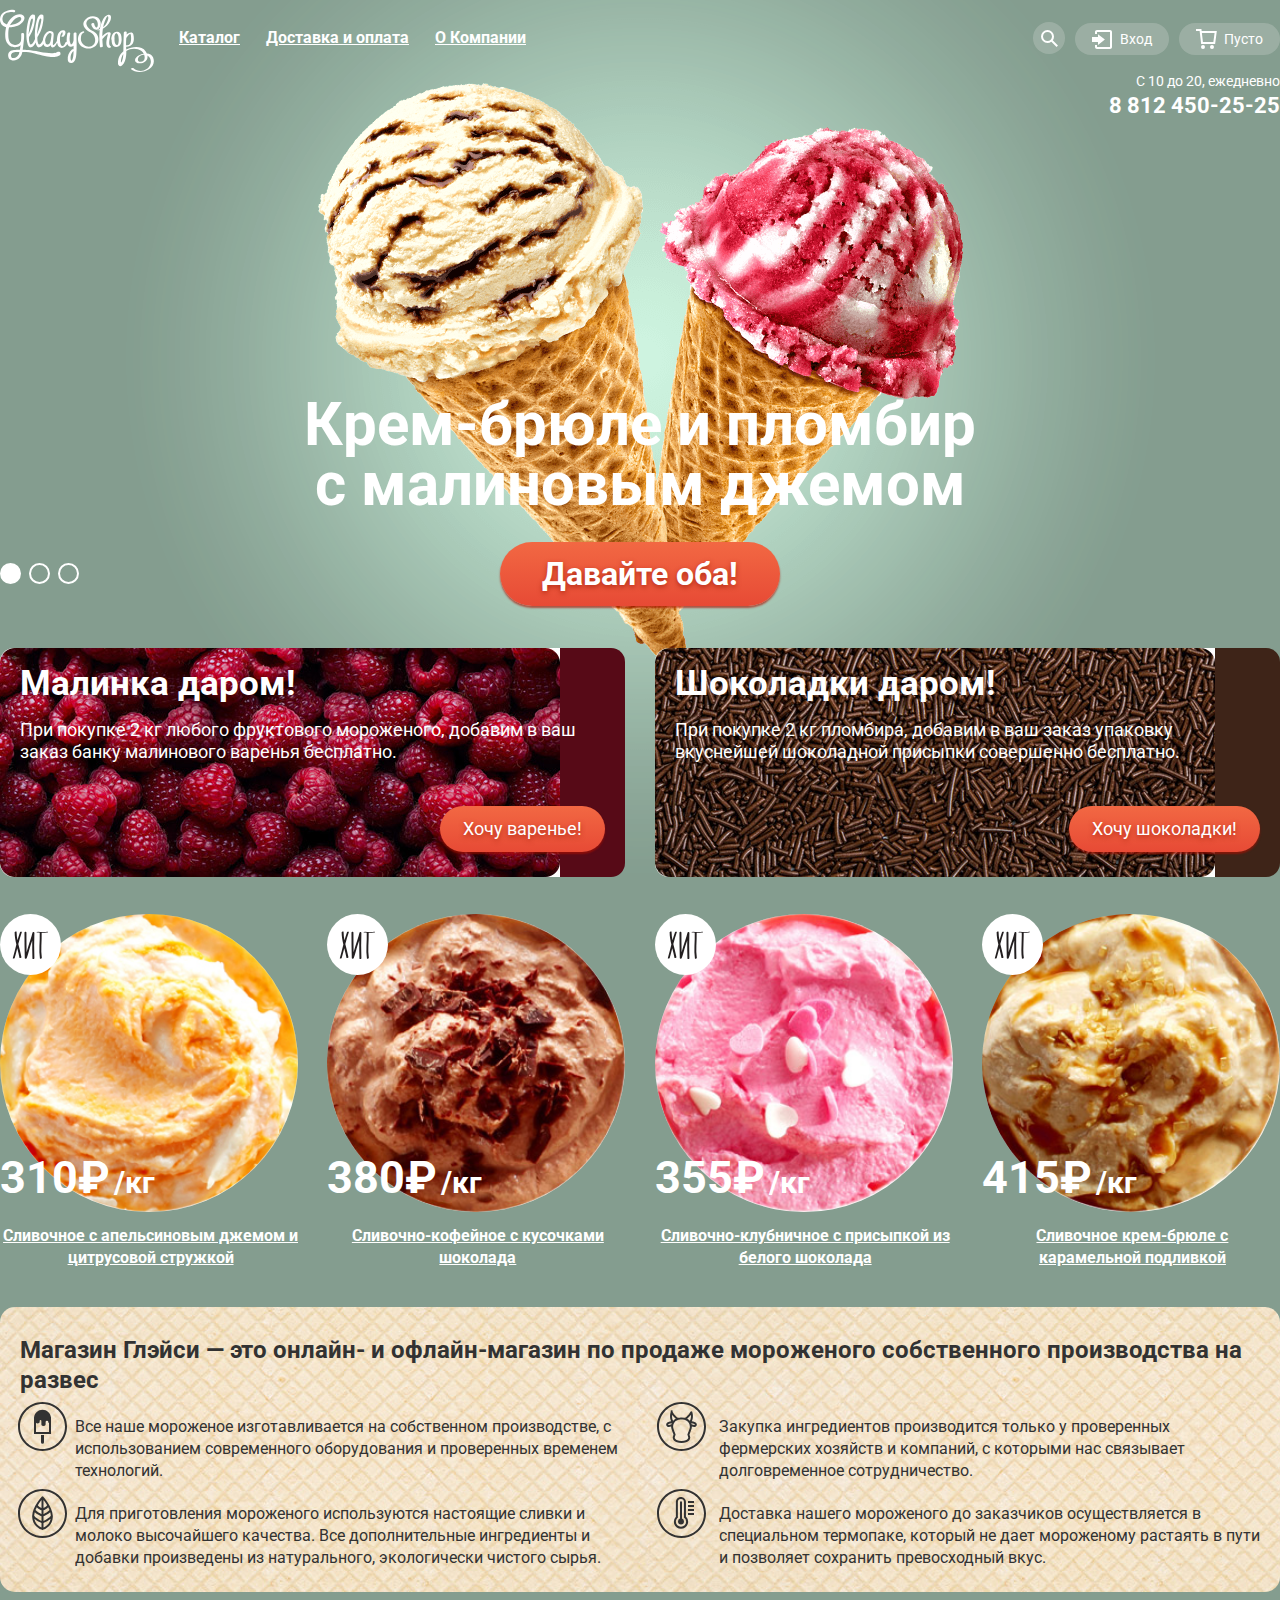
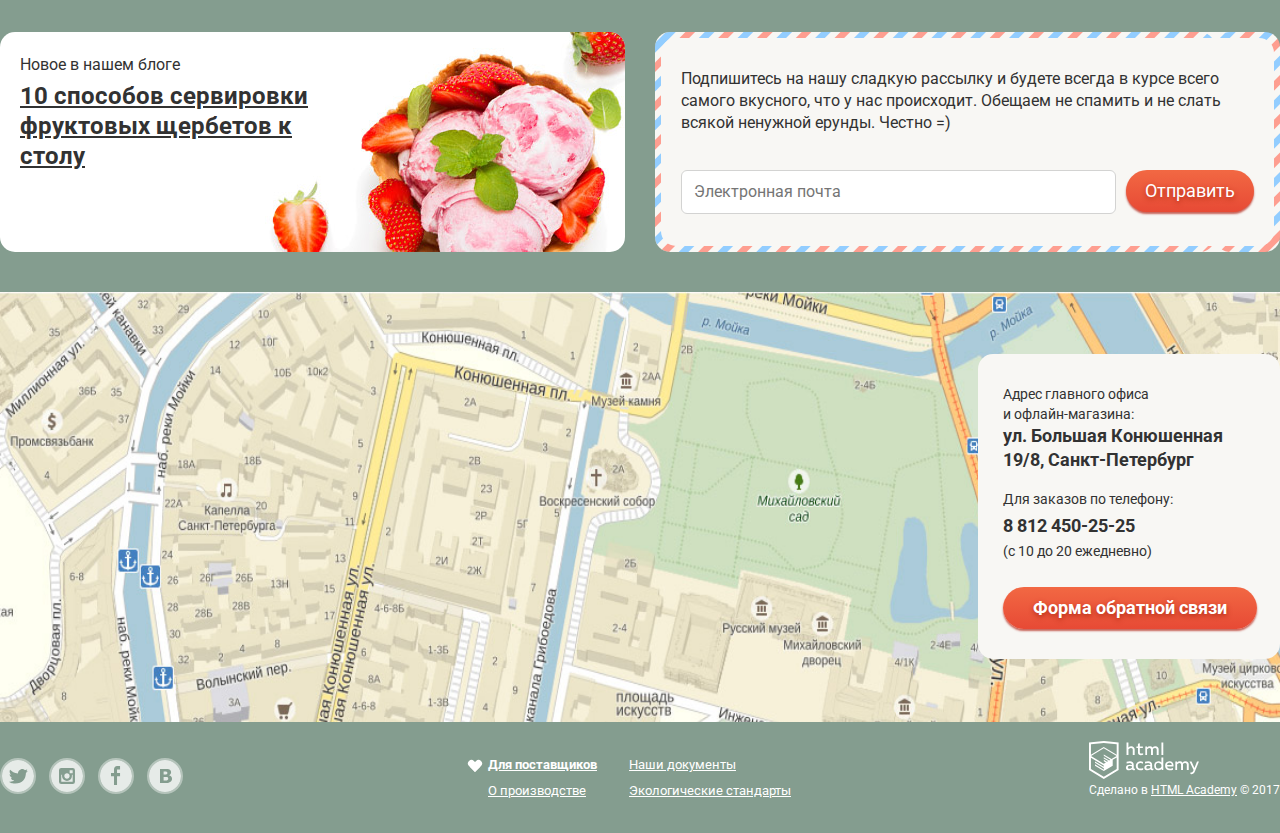
==== commit 7caea074: "Выполнение критерия Д19. Вёрстка проходит тест на переполнение контентом." ====
--- a/index.html
+++ b/index.html
@@ -16,7 +16,7 @@
 		<div class="site-wrapper site-wrapper-index">
 			<header class="main-header container">
 				<nav class="main-navigation">
-					<div class="navigation-container">
+					<div class="navigation-container site-menu">
 						<img class="main-logo" src="img/logo.svg" width="154" height="64" alt="Логотип магазина Глейси">
 						<ul class="site-navigation">
 							<li class="site-navigation-item site-navigation-item-catalog">
@@ -34,7 +34,7 @@
 						</ul>
 					</div>
 					<div class="navigation-container user-menu">
-						<div class="menu-search">
+						<div class="menu-search" tabindex="0">
 							<div class="sub-menu menu-search-sub">
 								<form class="form form-search" action="https://echo.htmlacademy.ru" method="post">
 									<label class="visual-hidden" for="main-search">Введите информацию для поиска</label>
@@ -215,7 +215,7 @@
 								<b>8 812 450-25-25</b><br>
 								(с 10 до 20 ежедневно)
 							</p>
-							<a class="button feedback-button" href="#">Форма обратной связи</a>
+							<a class="button feedback-button" href="form.html">Форма обратной связи</a>
 						</div>
 					</div>
 				</section>
@@ -239,8 +239,8 @@
 				</div>
 				<ul class="footer-link-list">
 					<li class="footer-link-heart"><a class="footer-link-item" href="#"><b>Для поставщиков</b></a></li>
+					<li><a class="footer-link-item" href="#">Наши документы</a></li>
 					<li><a class="footer-link-item" href="#">О производстве</a></li>
-					<li><a class="footer-link-item" href="#">Наши документы</a></li>
 					<li><a class="footer-link-item" href="#">Экологические стандарты</a></li>
 				</ul>
 				<div class="footer-copyright">
--- a/css/style.css
+++ b/css/style.css
@@ -20,8 +20,7 @@
     display: -webkit-box;
     display: -ms-flexbox;
     display: -webkit-flex;
-    display: flex;
-
+    display:         flex;
     overflow: hidden;
     flex-direction: column;
 
@@ -65,8 +64,7 @@
     display: -webkit-box;
     display: -ms-flexbox;
     display: -webkit-flex;
-    display: flex;
-
+    display:         flex;
     flex-direction: column;
 
     align-items: flex-end;
@@ -76,8 +74,7 @@
     display: -webkit-box;
     display: -ms-flexbox;
     display: -webkit-flex;
-    display: flex;
-
+    display:         flex;
 
     width: 100%;
 
@@ -91,8 +88,10 @@
     display: -webkit-box;
     display: -ms-flexbox;
     display: -webkit-flex;
-    display: flex;
-
+    display:         flex;
+}
+.site-menu{
+    width: 65%;
 }
 .button{
     display: inline-block;
@@ -159,8 +158,7 @@
     display: -webkit-box;
     display: -ms-flexbox;
     display: -webkit-flex;
-    display: flex;
-
+    display:         flex;
 
     margin-top: 20px;
     margin-bottom: 0;
@@ -168,6 +166,8 @@
     padding-left: 12px;
 
     list-style: none;
+
+    flex-wrap: wrap;
 }
 .site-navigation-sub{
     z-index: 10;
@@ -342,6 +342,7 @@
 }
 .menu-search:hover .menu-search-sub{
     display: inline-block;
+
     vertical-align: top;
 }
 .menu-search-sub .button-search{
@@ -352,8 +353,7 @@
     display: -webkit-box;
     display: -ms-flexbox;
     display: -webkit-flex;
-    display: flex;
-
+    display:         flex;
 
     position: relative;
 }
@@ -415,7 +415,7 @@
     display: -webkit-box;
     display: -ms-flexbox;
     display: -webkit-flex;
-    display: flex;
+    display:         flex;
 
     flex-wrap: wrap;
     justify-content: space-between;
@@ -471,8 +471,7 @@
     display: -webkit-box;
     display: -ms-flexbox;
     display: -webkit-flex;
-    display: flex;
-
+    display:         flex;
 }
 .menu-cart-sub{
     display: none;
@@ -537,8 +536,7 @@
     display: -webkit-box;
     display: -ms-flexbox;
     display: -webkit-flex;
-    display: flex;
-
+    display:         flex;
 
     margin-bottom: 17px;
 
@@ -637,17 +635,16 @@
     display: -webkit-box;
     display: -ms-flexbox;
     display: -webkit-flex;
-    display: flex;
-
+    display:         flex;
     flex-direction: column-reverse;
 }
 .bredcrumbs{
     display: -webkit-box;
     display: -ms-flexbox;
     display: -webkit-flex;
-    display: flex;
-
-
+    display:         flex;
+
+    max-width: 660px;
     margin-top: -20px;
     margin-bottom: 2px;
     padding: 0;
@@ -656,6 +653,8 @@
     line-height: 16px;
 
     list-style: none;
+
+    flex-wrap: wrap;
 }
 .bredcrumbs a{
     position: relative;
@@ -688,8 +687,7 @@
     display: -webkit-box;
     display: -ms-flexbox;
     display: -webkit-flex;
-    display: flex;
-
+    display:         flex;
 
     max-width: 860px;
 
@@ -727,7 +725,6 @@
     position: relative;
 
     margin: 0;
-
     margin-bottom: 38px;
     padding: 8px;
     padding-right: 12px;
@@ -824,7 +821,8 @@
     border-radius: 50%;
     background-color: #ababab;
 }
-.filters-item-price-toggle:hover{
+.filters-item-price-toggle:hover,
+.filters-item-price-toggle:active{
     top: 8px;
 
     width: 5px;
@@ -840,8 +838,7 @@
     display: -webkit-box;
     display: -ms-flexbox;
     display: -webkit-flex;
-    display: flex;
-
+    display:         flex;
 
     margin: 0;
     padding: 0;
@@ -869,13 +866,15 @@
     background-repeat: no-repeat;
     background-size: cover;
 }
-.richness-list label:hover::before{
+.richness-list label:hover::before,
+.richness-list label:focus::before{
     background-image: url('../img/radio-off-hover.svg');
 }
 .richness-list-input:checked + label::before{
     background-image: url('../img/radio-on.svg');
 }
-.richness-list-input:checked:hover + label::before{
+.richness-list-input:checked:hover + label::before,
+.richness-list-input:checked:focus + label::before{
     background-image: url('../img/radio-on-hover.svg');
 }
 .richness-list-input:disabled + label::before{
@@ -891,8 +890,7 @@
     display: -webkit-box;
     display: -ms-flexbox;
     display: -webkit-flex;
-    display: flex;
-
+    display:         flex;
 
     margin: 0;
     padding: 0;
@@ -921,7 +919,8 @@
     background-repeat: no-repeat;
     background-size: cover;
 }
-.fillers-list label:hover::before{
+.fillers-list label:hover::before,
+.fillers-list label:focus::before{
     background-image: url('../img/checkbox-off-hover.svg');
 }
 .fillers-list-input:checked + label::before{
@@ -929,7 +928,8 @@
 
     background-image: url('../img/checkbox-on.svg');
 }
-.fillers-list-input:checked:hover + label::before{
+.fillers-list-input:checked:hover + label::before,
+.fillers-list-input:checked:focus + label::before{
     width: 22px;
 
     background-image: url('../img/checkbox-on-hover.svg');
@@ -1025,8 +1025,7 @@
     display: -webkit-box;
     display: -ms-flexbox;
     display: -webkit-flex;
-    display: flex;
-
+    display:         flex;
 
     position: absolute;
     z-index: 20;
@@ -1077,8 +1076,7 @@
     display: -webkit-box;
     display: -ms-flexbox;
     display: -webkit-flex;
-    display: flex;
-
+    display:         flex;
 
     margin: 0 auto;
     margin-bottom: 37px;
@@ -1089,21 +1087,20 @@
     display: -webkit-box;
     display: -ms-flexbox;
     display: -webkit-flex;
-    display: flex;
-
+    display:         flex;
 
     width: 100%;
     margin: 0;
     padding: 0;
 
     justify-content: space-between;
+    align-items: flex-start;
 }
 .banners-item{
     display: -webkit-box;
     display: -ms-flexbox;
     display: -webkit-flex;
-    display: flex;
-
+    display:         flex;
     flex-direction: column;
 
     box-sizing: border-box;
@@ -1116,6 +1113,7 @@
     list-style: none;
 
     border-radius: 14px;
+    background-size: auto 100%;
 
     align-items: flex-start;
 }
@@ -1149,19 +1147,18 @@
     font-size: 35px;
     line-height: 41px;
 }
-.container{
+/*.container{
     min-width: calc(900px - 20px*2);
     max-width: calc(1200px - 27px*2);
     margin: 0 auto;
     box-sizing: border-box;
     width: calc(100vw - 5.5%);
-}
+}*/
 .catalog-list{
     display: -webkit-box;
     display: -ms-flexbox;
     display: -webkit-flex;
-    display: flex;
-
+    display:         flex;
 
     width: 100%;
     margin: 0;
@@ -1174,20 +1171,19 @@
     display: -webkit-box;
     display: -ms-flexbox;
     display: -webkit-flex;
-    display: flex;
-
+    display:         flex;
 
     margin: 0;
     padding: 0;
 
+    flex-wrap: wrap;
     justify-content: space-between;
 }
 .hits-item{
     display: -webkit-box;
     display: -ms-flexbox;
     display: -webkit-flex;
-    display: flex;
-
+    display:         flex;
     flex-direction: column;
 
     position: relative;
@@ -1217,21 +1213,22 @@
     background-image: url('../img/hit.svg');
 }
 .hits-item-title{
+    z-index: 2;
+
     margin-top: 0;
     margin-bottom: 15px;
     padding: 0;
     padding-left: 3px;
 
-    z-index: 2;
-
-    color: #ffffff;
-
     cursor: pointer;
 
+    color: #fff;
+
     order: 2;
 }
 .hits-item h3{
     margin: 0;
+
     font-size: 16px;
 
     text-align: center;
@@ -1330,8 +1327,7 @@
     display: -webkit-box;
     display: -ms-flexbox;
     display: -webkit-flex;
-    display: flex;
-
+    display:         flex;
 
     margin: 0;
     padding: 0;
@@ -1386,8 +1382,7 @@
     display: -webkit-box;
     display: -ms-flexbox;
     display: -webkit-flex;
-    display: flex;
-
+    display:         flex;
 
     flex-wrap: wrap;
     justify-content: space-between;
@@ -1403,8 +1398,7 @@
     display: -webkit-box;
     display: -ms-flexbox;
     display: -webkit-flex;
-    display: flex;
-
+    display:         flex;
     flex-direction: column;
 
     padding-top: 22px;
@@ -1454,8 +1448,7 @@
     display: -webkit-box;
     display: -ms-flexbox;
     display: -webkit-flex;
-    display: flex;
-
+    display:         flex;
     flex-direction: column;
 
     box-sizing: border-box;
@@ -1476,8 +1469,7 @@
     display: -webkit-box;
     display: -ms-flexbox;
     display: -webkit-flex;
-    display: flex;
-
+    display:         flex;
 
     justify-content: space-between;
     align-items: flex-start;
@@ -1542,8 +1534,7 @@
     display: -webkit-box;
     display: -ms-flexbox;
     display: -webkit-flex;
-    display: flex;
-
+    display:         flex;
 
     min-height: 430px;
 
@@ -1592,9 +1583,9 @@
     padding-top: 5px;
     padding-bottom: 3px;
 
+    vertical-align: top;
+
     color: #323232;
-
-    vertical-align: top;
 }
 .feedback .button{
     width: 82.5%;
@@ -1607,8 +1598,7 @@
     display: -webkit-box;
     display: -ms-flexbox;
     display: -webkit-flex;
-    display: flex;
-
+    display:         flex;
 
     margin-top: 45px;
     margin-bottom: 22px;
@@ -1631,11 +1621,10 @@
     padding-top: 2px;
 
     text-align: center;
+    vertical-align: top;
 
     color: #fff;
     border-radius: 50%;
-
-    vertical-align: top;
 }
 .pagination-item:first-child{
     margin-right: 5px;
@@ -1679,12 +1668,11 @@
     display: -webkit-box;
     display: -ms-flexbox;
     display: -webkit-flex;
-    display: flex;
-
+    display:         flex;
 
     position: relative;
 
-    padding-top: 36px;
+    padding-top: 34px;
     padding-bottom: 26px;
 
     font-size: 13px;
@@ -1724,16 +1712,20 @@
     display: -webkit-box;
     display: -ms-flexbox;
     display: -webkit-flex;
-    display: flex;
-
-
-    margin: 0;
+    display:         flex;
+
+    max-width: 200px;
+    margin: 0;
+    margin-top: 2px;
     padding: 0;
 
     list-style: none;
+
+    flex-wrap: wrap;
 }
 .footer-social li{
     margin-right: 13px;
+    margin-bottom: 13px;
 
     opacity: .8;
 }
@@ -1742,13 +1734,13 @@
 
     width: 32px;
     height: 32px;
+
+    vertical-align: top;
 
     border-width: 2px;
     border-style: solid;
     border-color: rgba(255, 255, 255, .5);
     border-radius: 50%;
-
-    vertical-align: top;
 }
 .button-social:hover path{
     border: 2px solid #dae2de;
@@ -1764,23 +1756,24 @@
     display: -webkit-box;
     display: -ms-flexbox;
     display: -webkit-flex;
-    display: flex;
-
-    flex-direction: column;
-
-    width: 320px;
-    height: 50px;
+    display:         flex;
+
+    max-width: 320px;
     margin: 0;
     padding: 0;
     padding-left: 7px;
 
     list-style: none;
 
+    justify-content: flex-start;
     flex-wrap: wrap;
 }
 .footer-link-list li{
-    margin-right: 30px;
-    padding-bottom: 2px;
+    min-width: 141px;
+    padding-bottom: 0;
+}
+.footer-link-list a{
+    margin-left: 2px;
 }
 .footer-link-heart{
     position: relative;
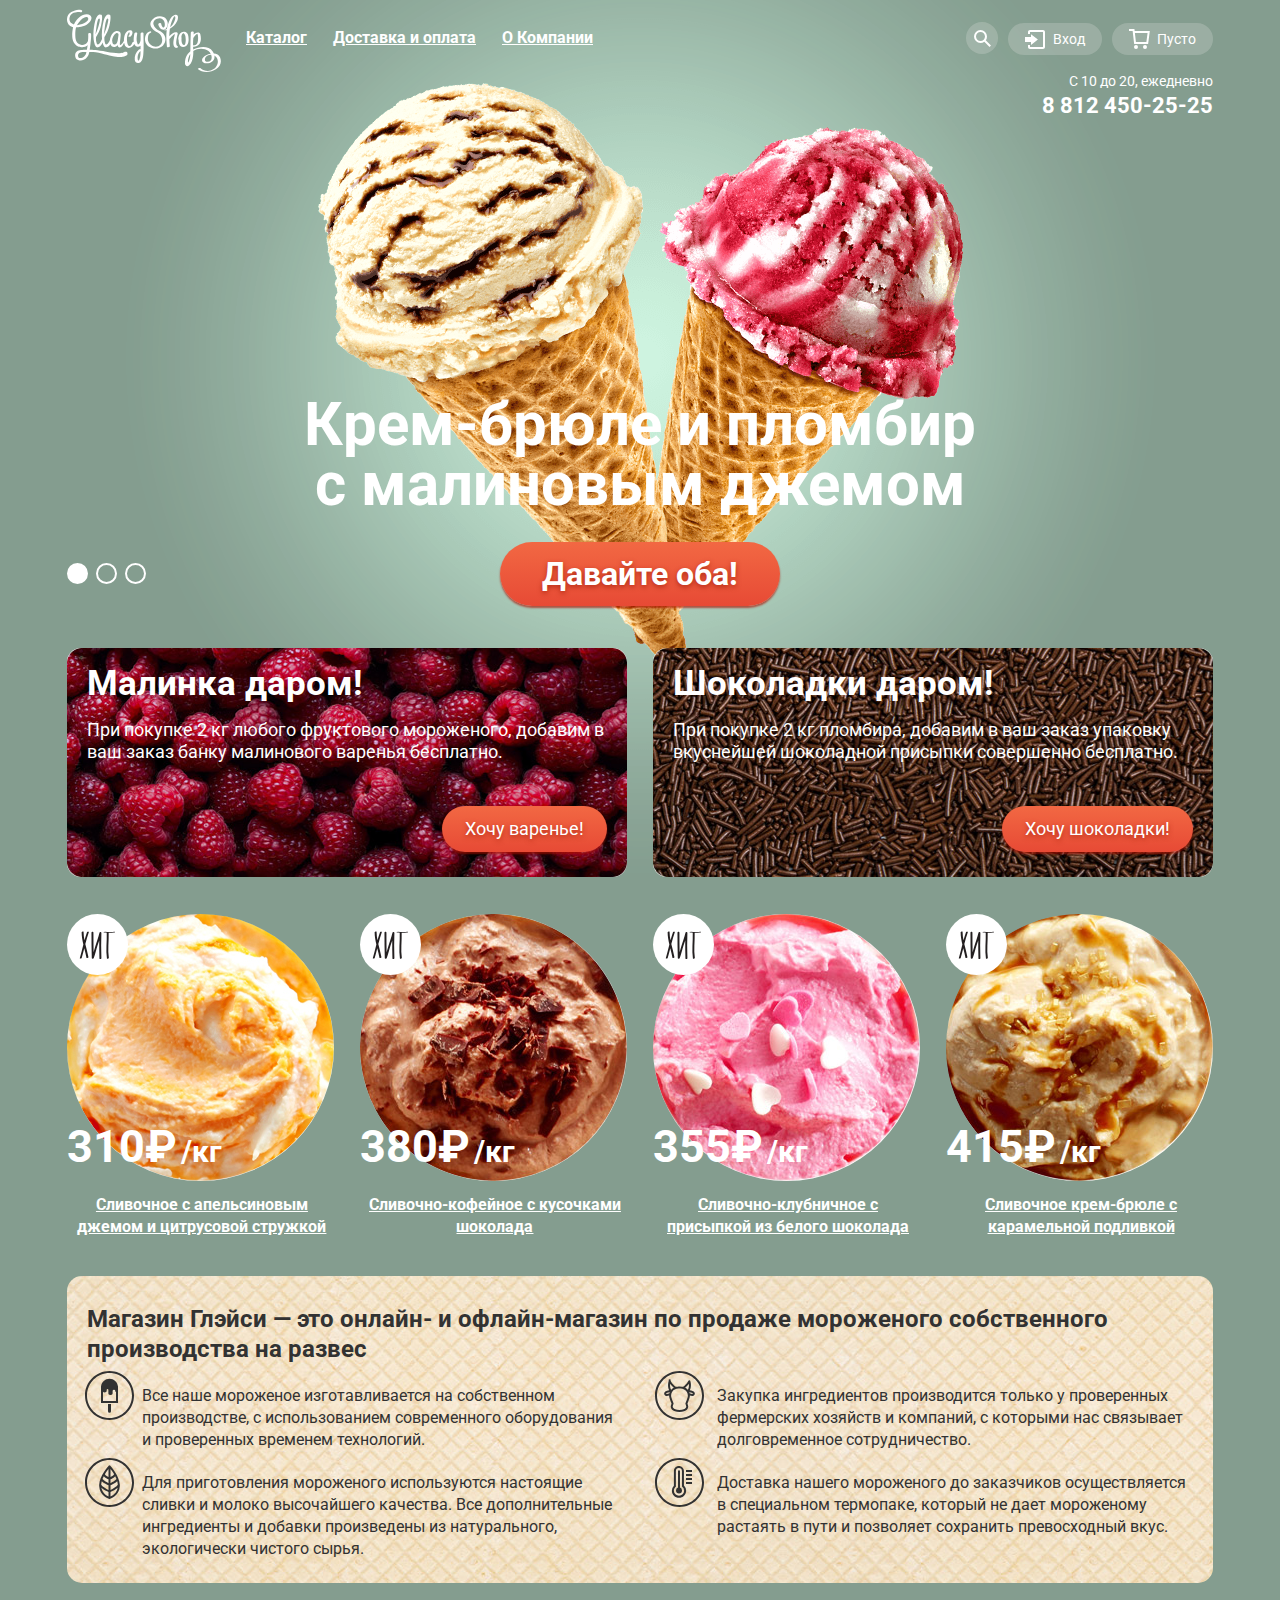
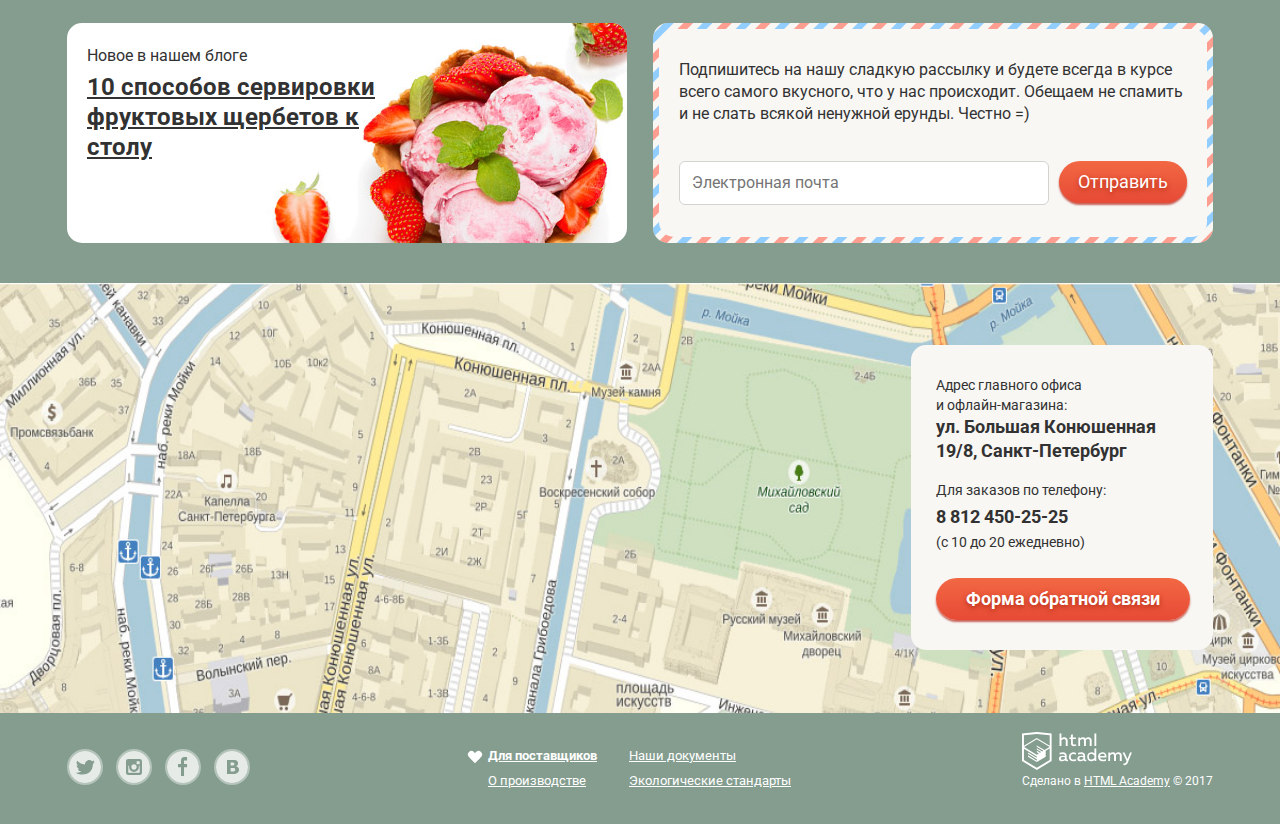
==== commit 695c002f: "Выполнение критерия Д15. JavaScript-файл представлен в двух вариантах: с форматированием и минимизир" ====
--- a/index.html
+++ b/index.html
@@ -268,6 +268,6 @@
 				<button class="modal-close" type="button">Закрыть</button>
 			</section>
 		</div>
-		<script src="js/script.js"></script>
+		<script src="js/script.min.js"></script>
 	</body>
 </html>
--- a/css/style.css
+++ b/css/style.css
@@ -1147,13 +1147,13 @@
     font-size: 35px;
     line-height: 41px;
 }
-/*.container{
+.container{
     min-width: calc(900px - 20px*2);
     max-width: calc(1200px - 27px*2);
     margin: 0 auto;
     box-sizing: border-box;
     width: calc(100vw - 5.5%);
-}*/
+}
 .catalog-list{
     display: -webkit-box;
     display: -ms-flexbox;
